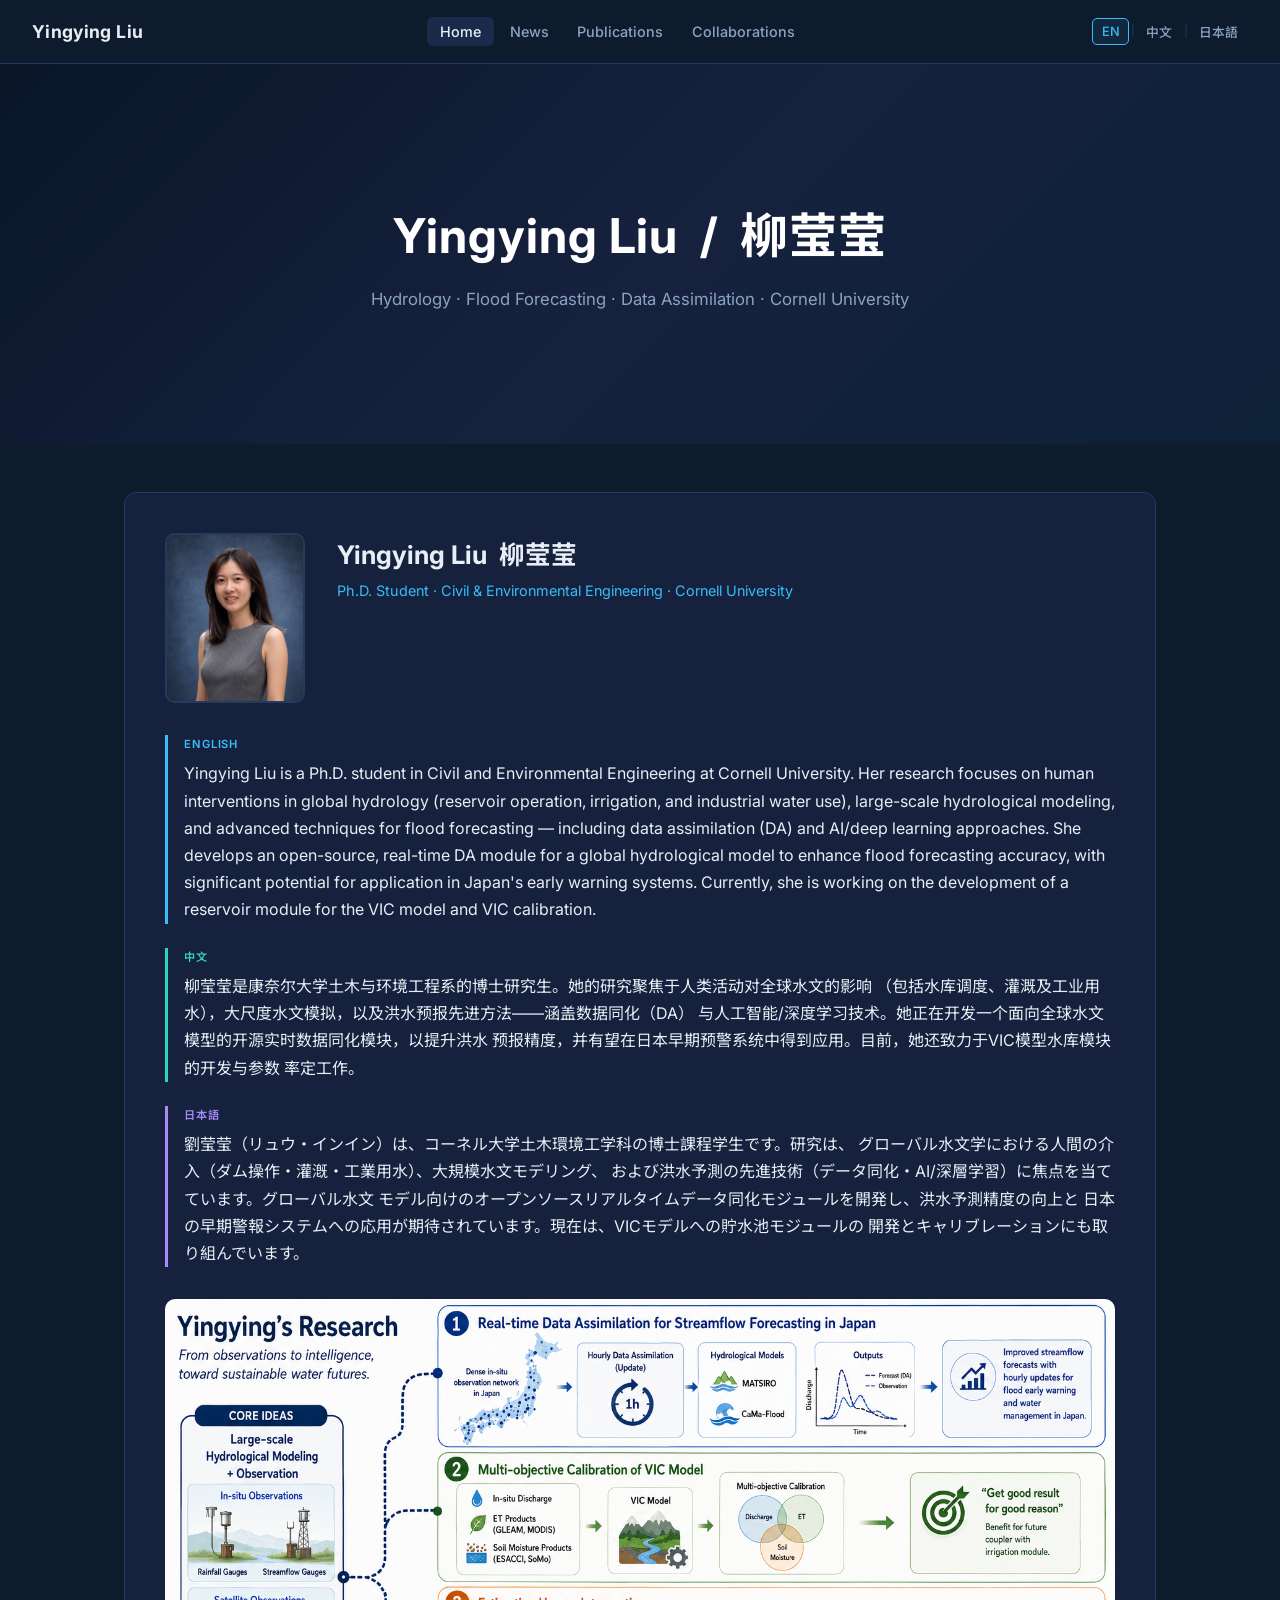
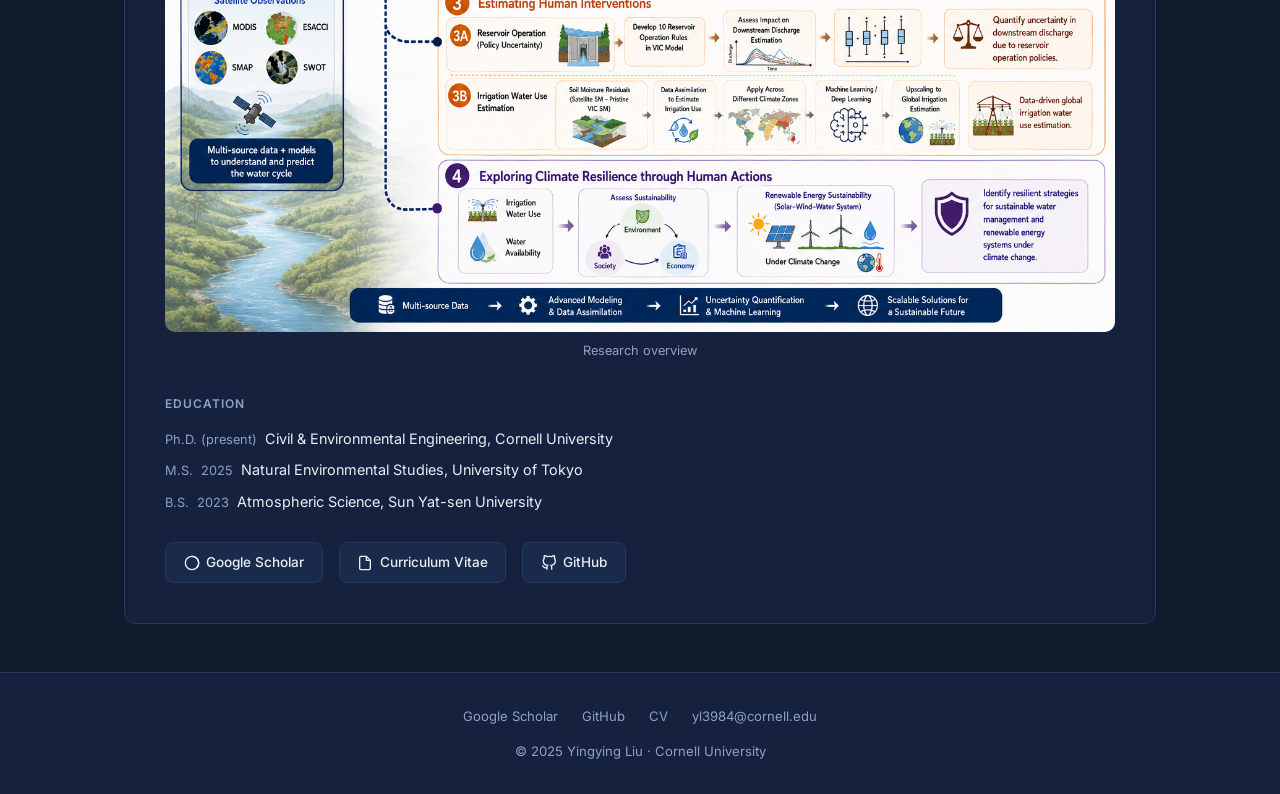
==== index.html @ 11cebb2c "Initial build: trilingual personal academic website Four pages (Home, News, Publications, Collaborat" ====
<!DOCTYPE html>
<html lang="en" data-lang="en">
<head>
  <meta charset="UTF-8" />
  <meta name="viewport" content="width=device-width, initial-scale=1.0" />
  <title>Yingying Liu</title>
  <meta name="description" content="Personal academic website of Yingying Liu, Ph.D. student in Civil and Environmental Engineering at Cornell University." />
  <link rel="stylesheet" href="assets/css/style.css" />
</head>
<body>

<!-- ═══════════════════════ NAVBAR ═══════════════════════ -->
<nav class="navbar">
  <a class="nav-brand" href="index.html">Yingying Liu</a>
  <ul class="nav-links">
    <li><a href="index.html">
      <span class="lang-en">Home</span>
      <span class="lang-zh">主页</span>
      <span class="lang-ja">ホーム</span>
    </a></li>
    <li><a href="news.html">
      <span class="lang-en">News</span>
      <span class="lang-zh">动态</span>
      <span class="lang-ja">ニュース</span>
    </a></li>
    <li><a href="publications.html">
      <span class="lang-en">Publications</span>
      <span class="lang-zh">论文</span>
      <span class="lang-ja">論文</span>
    </a></li>
    <li><a href="collaborations.html">
      <span class="lang-en">Collaborations</span>
      <span class="lang-zh">合作</span>
      <span class="lang-ja">共同研究</span>
    </a></li>
  </ul>
  <div class="lang-switcher">
    <button class="lang-btn active" data-lang="en">EN</button>
    <span class="lang-sep">|</span>
    <button class="lang-btn" data-lang="zh">中文</button>
    <span class="lang-sep">|</span>
    <button class="lang-btn" data-lang="ja">日本語</button>
  </div>
  <button class="nav-toggle" aria-label="Toggle menu" aria-expanded="false">
    <span></span><span></span><span></span>
  </button>
</nav>

<div class="page-wrap">

  <!-- ═══════════════════ HERO ═══════════════════════════ -->
  <div class="hero">
    <div class="hero-bg"></div>
    <div class="hero-content">
      <h1>Yingying Liu &nbsp;/&nbsp; 柳莹莹</h1>
      <p class="tagline lang-en">Hydrology · Flood Forecasting · Data Assimilation · Cornell University</p>
      <p class="tagline tagline-zh lang-zh">水文学 · 洪水预报 · 数据同化 · 康奈尔大学</p>
      <p class="tagline tagline-ja lang-ja">水文学 · 洪水予測 · データ同化 · コーネル大学</p>
    </div>
  </div>

  <!-- ═══════════════════ INTRO ══════════════════════════ -->
  <div class="container">
    <section>
      <div class="intro-card">

        <div class="intro-top">
          <div class="photo-block">
            <img class="self-photo" src="images/self_photo.PNG" alt="Yingying Liu" />
          </div>
          <div class="intro-text">
            <div class="intro-name">Yingying Liu &nbsp;柳莹莹</div>
            <div class="intro-affil lang-en">Ph.D. Student · Civil &amp; Environmental Engineering · Cornell University</div>
            <div class="intro-affil lang-zh">博士研究生 · 土木与环境工程系 · 康奈尔大学</div>
            <div class="intro-affil lang-ja">博士課程 · 土木環境工学 · コーネル大学</div>
          </div>
        </div>

        <!-- Tri-lingual introduction — always shown in all three languages -->
        <div class="always-all-langs trilingual-block">

          <div class="lang-block en">
            <div class="lang-label">English</div>
            <p>
              Yingying Liu is a Ph.D. student in Civil and Environmental Engineering at Cornell
              University. Her research focuses on human interventions in global hydrology
              (reservoir operation, irrigation, and industrial water use), large-scale
              hydrological modeling, and advanced techniques for flood forecasting — including
              data assimilation (DA) and AI/deep learning approaches. She develops an
              open-source, real-time DA module for a global hydrological model to enhance flood
              forecasting accuracy, with significant potential for application in Japan's early
              warning systems. Currently, she is working on the development of a reservoir
              module for the VIC model and VIC calibration.
            </p>
          </div>

          <div class="lang-block zh">
            <div class="lang-label">中文</div>
            <p>
              柳莹莹是康奈尔大学土木与环境工程系的博士研究生。她的研究聚焦于人类活动对全球水文的影响
              （包括水库调度、灌溉及工业用水），大尺度水文模拟，以及洪水预报先进方法——涵盖数据同化（DA）
              与人工智能/深度学习技术。她正在开发一个面向全球水文模型的开源实时数据同化模块，以提升洪水
              预报精度，并有望在日本早期预警系统中得到应用。目前，她还致力于VIC模型水库模块的开发与参数
              率定工作。
            </p>
          </div>

          <div class="lang-block ja">
            <div class="lang-label">日本語</div>
            <p>
              劉莹莹（リュウ・インイン）は、コーネル大学土木環境工学科の博士課程学生です。研究は、
              グローバル水文学における人間の介入（ダム操作・灌漑・工業用水）、大規模水文モデリング、
              および洪水予測の先進技術（データ同化・AI/深層学習）に焦点を当てています。グローバル水文
              モデル向けのオープンソースリアルタイムデータ同化モジュールを開発し、洪水予測精度の向上と
              日本の早期警報システムへの応用が期待されています。現在は、VICモデルへの貯水池モジュールの
              開発とキャリブレーションにも取り組んでいます。
            </p>
          </div>

        </div><!-- end always-all-langs -->

        <!-- Research map -->
        <figure class="research-map-figure">
          <img src="images/research_map.png" alt="Research overview map" />
          <figcaption>
            <span class="lang-en">Research overview</span>
            <span class="lang-zh">研究概览</span>
            <span class="lang-ja">研究概要図</span>
          </figcaption>
        </figure>

        <!-- Education -->
        <div class="education-section">
          <div class="edu-title">
            <span class="lang-en">Education</span>
            <span class="lang-zh">教育背景</span>
            <span class="lang-ja">学歴</span>
          </div>
          <ul class="edu-list">
            <li>
              <span class="edu-degree">
                <span class="lang-en">Ph.D. (present)</span>
                <span class="lang-zh">博士（在读）</span>
                <span class="lang-ja">博士課程（在学中）</span>
              </span>
              <span class="edu-place">
                <span class="lang-en">Civil &amp; Environmental Engineering, Cornell University</span>
                <span class="lang-zh">土木与环境工程系，康奈尔大学</span>
                <span class="lang-ja">土木環境工学科，コーネル大学</span>
              </span>
            </li>
            <li>
              <span class="edu-degree">
                <span class="lang-en">M.S. &nbsp;2025</span>
                <span class="lang-zh">硕士 &nbsp;2025</span>
                <span class="lang-ja">修士 &nbsp;2025</span>
              </span>
              <span class="edu-place">
                <span class="lang-en">Natural Environmental Studies, University of Tokyo</span>
                <span class="lang-zh">自然环境学专攻，东京大学</span>
                <span class="lang-ja">自然環境学専攻，東京大学</span>
              </span>
            </li>
            <li>
              <span class="edu-degree">
                <span class="lang-en">B.S. &nbsp;2023</span>
                <span class="lang-zh">学士 &nbsp;2023</span>
                <span class="lang-ja">学士 &nbsp;2023</span>
              </span>
              <span class="edu-place">
                <span class="lang-en">Atmospheric Science, Sun Yat-sen University</span>
                <span class="lang-zh">大气科学，中山大学</span>
                <span class="lang-ja">大気科学，中山大学</span>
              </span>
            </li>
          </ul>
        </div>

        <!-- Profile links -->
        <div class="profile-links">
          <a class="profile-btn" href="https://scholar.google.com/citations?user=myQ_Gn8AAAAJ&hl=en" target="_blank" rel="noopener">
            <svg viewBox="0 0 24 24" fill="none" stroke="currentColor" stroke-width="2"><circle cx="12" cy="12" r="10"/><path d="M12 2a10 10 0 0 1 7.07 17.07"/><path d="M12 12v.01"/></svg>
            <span class="lang-en">Google Scholar</span>
            <span class="lang-zh">谷歌学术</span>
            <span class="lang-ja">Google Scholar</span>
          </a>
          <a class="profile-btn" href="images/CV.pdf" target="_blank" rel="noopener">
            <svg viewBox="0 0 24 24" fill="none" stroke="currentColor" stroke-width="2"><path d="M14 2H6a2 2 0 0 0-2 2v16a2 2 0 0 0 2 2h12a2 2 0 0 0 2-2V8z"/><polyline points="14 2 14 8 20 8"/></svg>
            <span class="lang-en">Curriculum Vitae</span>
            <span class="lang-zh">个人简历</span>
            <span class="lang-ja">履歴書（CV）</span>
          </a>
          <a class="profile-btn" href="https://github.com/yingyingtokyo" target="_blank" rel="noopener">
            <svg viewBox="0 0 24 24" fill="none" stroke="currentColor" stroke-width="2"><path d="M9 19c-5 1.5-5-2.5-7-3m14 6v-3.87a3.37 3.37 0 0 0-.94-2.61c3.14-.35 6.44-1.54 6.44-7A5.44 5.44 0 0 0 20 4.77 5.07 5.07 0 0 0 19.91 1S18.73.65 16 2.48a13.38 13.38 0 0 0-7 0C6.27.65 5.09 1 5.09 1A5.07 5.07 0 0 0 5 4.77a5.44 5.44 0 0 0-1.5 3.78c0 5.42 3.3 6.61 6.44 7A3.37 3.37 0 0 0 9 18.13V22"/></svg>
            GitHub
          </a>
        </div>

      </div><!-- end intro-card -->
    </section>
  </div><!-- end container -->

</div><!-- end page-wrap -->

<!-- ═══════════════════════ FOOTER ════════════════════════ -->
<footer>
  <div class="footer-links">
    <a href="https://scholar.google.com/citations?user=myQ_Gn8AAAAJ&hl=en" target="_blank" rel="noopener">Google Scholar</a>
    <a href="https://github.com/yingyingtokyo" target="_blank" rel="noopener">GitHub</a>
    <a href="images/CV.pdf" target="_blank" rel="noopener">CV</a>
    <a href="mailto:yl3984@cornell.edu">yl3984@cornell.edu</a>
  </div>
  <div>
    <span class="lang-en">© 2025 Yingying Liu · Cornell University</span>
    <span class="lang-zh">© 2025 柳莹莹 · 康奈尔大学</span>
    <span class="lang-ja">© 2025 劉莹莹 · コーネル大学</span>
  </div>
</footer>

<script src="assets/js/main.js"></script>
</body>
</html>
---- assets/css/style.css ----
/* ============================================================
   Global reset & fonts
   ============================================================ */
@import url('https://fonts.googleapis.com/css2?family=Inter:wght@300;400;500;600;700&family=Noto+Sans+SC:wght@300;400;500;700&family=Noto+Sans+JP:wght@300;400;500;700&display=swap');

*, *::before, *::after { box-sizing: border-box; margin: 0; padding: 0; }

:root {
  --bg:        #0f1c2e;
  --bg-panel:  #16213e;
  --bg-card:   #1a2a4a;
  --border:    #253a5e;
  --text:      #e8eef5;
  --text-muted:#8ba3c0;
  --accent:    #38bdf8;
  --accent2:   #2dd4bf;
  --link:      #60c2f7;
  --nav-h:     64px;
}

html { scroll-behavior: smooth; }
body {
  background: var(--bg);
  color: var(--text);
  font-family: 'Inter', 'Noto Sans SC', 'Noto Sans JP', sans-serif;
  font-size: 16px;
  line-height: 1.7;
  min-height: 100vh;
}

[data-lang="zh"] body { font-family: 'Noto Sans SC', 'Inter', sans-serif; }
[data-lang="ja"] body { font-family: 'Noto Sans JP', 'Inter', sans-serif; }

a { color: var(--link); text-decoration: none; }
a:hover { color: var(--accent); text-decoration: underline; }

img { max-width: 100%; border-radius: 6px; display: block; }

/* ============================================================
   Language visibility
   ============================================================ */
[data-lang="en"]  .lang-zh,
[data-lang="en"]  .lang-ja,
[data-lang="zh"]  .lang-en,
[data-lang="zh"]  .lang-ja,
[data-lang="ja"]  .lang-en,
[data-lang="ja"]  .lang-zh  { display: none; }

/* Homepage intro overrides — always show all three */
.always-all-langs .lang-en,
.always-all-langs .lang-zh,
.always-all-langs .lang-ja { display: block !important; }

/* ============================================================
   Navigation
   ============================================================ */
.navbar {
  position: fixed;
  top: 0; left: 0; right: 0;
  height: var(--nav-h);
  background: rgba(15, 28, 46, 0.96);
  backdrop-filter: blur(8px);
  border-bottom: 1px solid var(--border);
  z-index: 1000;
  display: flex;
  align-items: center;
  padding: 0 2rem;
  gap: 1.5rem;
}

.nav-brand {
  font-size: 1.1rem;
  font-weight: 700;
  color: var(--text);
  white-space: nowrap;
  letter-spacing: 0.02em;
  text-decoration: none;
}
.nav-brand:hover { color: var(--accent); text-decoration: none; }

.nav-links {
  display: flex;
  gap: 0.2rem;
  list-style: none;
  flex: 1;
  justify-content: center;
}
.nav-links a {
  color: var(--text-muted);
  font-size: 0.9rem;
  font-weight: 500;
  padding: 0.4rem 0.8rem;
  border-radius: 6px;
  transition: background 0.2s, color 0.2s;
  text-decoration: none;
}
.nav-links a:hover,
.nav-links a.active { color: var(--text); background: var(--bg-card); }

.lang-switcher {
  display: flex;
  gap: 0.1rem;
  align-items: center;
  flex-shrink: 0;
}
.lang-btn {
  background: none;
  border: 1px solid transparent;
  color: var(--text-muted);
  font-size: 0.8rem;
  font-weight: 500;
  padding: 0.3rem 0.55rem;
  border-radius: 5px;
  cursor: pointer;
  transition: all 0.2s;
  font-family: inherit;
}
.lang-btn:hover { color: var(--text); border-color: var(--border); }
.lang-btn.active { color: var(--accent); border-color: var(--accent); background: rgba(56,189,248,0.08); }
.lang-sep { color: var(--border); font-size: 0.75rem; }

/* Hamburger (mobile) */
.nav-toggle {
  display: none;
  background: none;
  border: none;
  color: var(--text);
  cursor: pointer;
  padding: 0.4rem;
  margin-left: auto;
  flex-direction: column;
  gap: 5px;
}
.nav-toggle span {
  display: block;
  width: 22px; height: 2px;
  background: currentColor;
  border-radius: 2px;
  transition: all 0.25s;
}

/* ============================================================
   Page wrapper
   ============================================================ */
.page-wrap {
  padding-top: var(--nav-h);
  min-height: 100vh;
}

/* ============================================================
   Hero (home)
   ============================================================ */
.hero {
  position: relative;
  height: 380px;
  overflow: hidden;
  background: linear-gradient(135deg, #0a1628 0%, #16213e 50%, #0d2137 100%);
  display: flex;
  align-items: center;
  justify-content: center;
  text-align: center;
}
.hero-bg {
  position: absolute;
  inset: 0;
  background-image: url('../images/research_map.png');
  background-size: cover;
  background-position: center;
  opacity: 0.18;
}
.hero-content { position: relative; z-index: 1; padding: 2rem; }
.hero-content h1 {
  font-size: clamp(2rem, 5vw, 3rem);
  font-weight: 700;
  letter-spacing: 0.02em;
  color: #fff;
  margin-bottom: 0.5rem;
}
.hero-content .tagline {
  font-size: 1.05rem;
  color: var(--text-muted);
  max-width: 600px;
  margin: 0 auto;
}
.hero-content .tagline-zh,
.hero-content .tagline-ja { font-size: 1rem; }

/* ============================================================
   Main content sections
   ============================================================ */
.container {
  max-width: 1080px;
  margin: 0 auto;
  padding: 0 1.5rem;
}

section { padding: 3rem 0; }

.section-title {
  font-size: 1.5rem;
  font-weight: 700;
  color: var(--accent);
  margin-bottom: 1.75rem;
  padding-bottom: 0.5rem;
  border-bottom: 1px solid var(--border);
}

/* ============================================================
   Home: intro card
   ============================================================ */
.intro-card {
  background: var(--bg-panel);
  border: 1px solid var(--border);
  border-radius: 12px;
  padding: 2.5rem;
}

.intro-top {
  display: flex;
  gap: 2rem;
  align-items: flex-start;
  margin-bottom: 2rem;
}
.photo-block { flex-shrink: 0; }
.self-photo {
  width: 140px;
  height: 170px;
  object-fit: cover;
  border-radius: 10px;
  border: 2px solid var(--border);
}

.intro-text { flex: 1; }
.intro-name {
  font-size: 1.6rem;
  font-weight: 700;
  color: var(--text);
  margin-bottom: 0.15rem;
}
.intro-affil {
  color: var(--accent);
  font-size: 0.9rem;
  margin-bottom: 1rem;
}

/* Tri-lingual stacked blocks */
.trilingual-block { display: flex; flex-direction: column; gap: 1.5rem; }
.lang-block {
  border-left: 3px solid var(--border);
  padding-left: 1rem;
}
.lang-block.en { border-color: var(--accent); }
.lang-block.zh { border-color: var(--accent2); }
.lang-block.ja { border-color: #a78bfa; }
.lang-label {
  font-size: 0.7rem;
  font-weight: 600;
  letter-spacing: 0.08em;
  text-transform: uppercase;
  color: var(--text-muted);
  margin-bottom: 0.4rem;
}
.lang-block.en .lang-label { color: var(--accent); }
.lang-block.zh .lang-label { color: var(--accent2); }
.lang-block.ja .lang-label { color: #a78bfa; }

.research-map-figure {
  margin: 2rem 0;
  text-align: center;
}
.research-map-figure img { max-width: 100%; border-radius: 10px; margin: 0 auto; }
.research-map-figure figcaption {
  font-size: 0.8rem;
  color: var(--text-muted);
  margin-top: 0.5rem;
}

.education-section { margin-top: 1.5rem; }
.edu-title {
  font-size: 0.75rem;
  font-weight: 600;
  letter-spacing: 0.08em;
  text-transform: uppercase;
  color: var(--text-muted);
  margin-bottom: 0.75rem;
}
.edu-list { list-style: none; display: flex; flex-direction: column; gap: 0.45rem; }
.edu-list li {
  font-size: 0.9rem;
  display: flex;
  gap: 0.5rem;
  align-items: baseline;
}
.edu-degree {
  color: var(--text-muted);
  font-size: 0.8rem;
  white-space: nowrap;
  flex-shrink: 0;
}
.edu-place { color: var(--text); }

.profile-links {
  display: flex;
  gap: 1rem;
  margin-top: 1.75rem;
  flex-wrap: wrap;
}
.profile-btn {
  display: inline-flex;
  align-items: center;
  gap: 0.4rem;
  background: var(--bg-card);
  border: 1px solid var(--border);
  color: var(--text);
  padding: 0.5rem 1.1rem;
  border-radius: 8px;
  font-size: 0.85rem;
  font-weight: 500;
  transition: border-color 0.2s, color 0.2s;
  text-decoration: none;
}
.profile-btn:hover { border-color: var(--accent); color: var(--accent); text-decoration: none; }
.profile-btn svg { width: 16px; height: 16px; flex-shrink: 0; }

/* ============================================================
   News page
   ============================================================ */
.news-layout {
  display: grid;
  grid-template-columns: 1fr 200px;
  gap: 2.5rem;
  align-items: start;
}

/* Category filter */
.news-filter-nav {
  position: sticky;
  top: calc(var(--nav-h) + 1.5rem);
  background: var(--bg-panel);
  border: 1px solid var(--border);
  border-radius: 10px;
  padding: 1.2rem;
}
.filter-title {
  font-size: 0.7rem;
  font-weight: 600;
  letter-spacing: 0.1em;
  text-transform: uppercase;
  color: var(--text-muted);
  margin-bottom: 0.75rem;
}
.filter-btn {
  display: block;
  width: 100%;
  text-align: left;
  background: none;
  border: none;
  color: var(--text-muted);
  font-size: 0.85rem;
  font-weight: 500;
  padding: 0.45rem 0.6rem;
  border-radius: 6px;
  cursor: pointer;
  font-family: inherit;
  transition: all 0.15s;
  margin-bottom: 0.15rem;
}
.filter-btn:hover { background: var(--bg-card); color: var(--text); }
.filter-btn.active { background: rgba(56,189,248,0.12); color: var(--accent); }

/* News items */
.news-feed { display: flex; flex-direction: column; gap: 2rem; }
.news-item {
  background: var(--bg-panel);
  border: 1px solid var(--border);
  border-radius: 12px;
  padding: 1.6rem;
  transition: border-color 0.2s;
}
.news-item:hover { border-color: #2d4a6e; }
.news-item.hidden { display: none; }

.news-meta {
  display: flex;
  align-items: center;
  gap: 0.7rem;
  margin-bottom: 0.75rem;
  flex-wrap: wrap;
}
.news-date {
  font-size: 0.78rem;
  color: var(--text-muted);
  background: var(--bg-card);
  padding: 0.2rem 0.6rem;
  border-radius: 4px;
}
.news-cat {
  font-size: 0.72rem;
  font-weight: 600;
  letter-spacing: 0.05em;
  text-transform: uppercase;
  padding: 0.2rem 0.55rem;
  border-radius: 4px;
}
.cat-publication  { background: rgba(56,189,248,0.12);  color: var(--accent); }
.cat-conference   { background: rgba(45,212,191,0.12);  color: var(--accent2); }
.cat-talk         { background: rgba(167,139,250,0.12); color: #a78bfa; }
.cat-grant        { background: rgba(251,191,36,0.12);  color: #fbbf24; }
.cat-milestone    { background: rgba(74,222,128,0.12);  color: #4ade80; }

.news-title {
  font-size: 1.05rem;
  font-weight: 600;
  color: var(--text);
  margin-bottom: 0.75rem;
  line-height: 1.4;
}

.news-photos {
  display: flex;
  gap: 0.75rem;
  flex-wrap: wrap;
  margin: 1rem 0;
}
.news-photos img {
  width: 180px;
  height: 130px;
  object-fit: cover;
  border-radius: 8px;
  border: 1px solid var(--border);
}
.news-photos video {
  width: 100%;
  max-width: 480px;
  border-radius: 8px;
  border: 1px solid var(--border);
}

.news-desc {
  font-size: 0.9rem;
  color: var(--text-muted);
  line-height: 1.7;
  margin-bottom: 0.8rem;
}

.news-links { display: flex; gap: 0.7rem; flex-wrap: wrap; margin-top: 0.5rem; }
.news-link {
  font-size: 0.8rem;
  font-weight: 500;
  color: var(--link);
  background: var(--bg-card);
  border: 1px solid var(--border);
  padding: 0.25rem 0.65rem;
  border-radius: 5px;
  text-decoration: none;
  transition: border-color 0.15s, color 0.15s;
}
.news-link:hover { border-color: var(--accent); color: var(--accent); text-decoration: none; }

/* ============================================================
   Publications page
   ============================================================ */
.pub-layout {
  display: grid;
  grid-template-columns: 1fr 160px;
  gap: 2.5rem;
  align-items: start;
}

.year-nav {
  position: sticky;
  top: calc(var(--nav-h) + 1.5rem);
  background: var(--bg-panel);
  border: 1px solid var(--border);
  border-radius: 10px;
  padding: 1.2rem;
}
.year-nav-title {
  font-size: 0.7rem;
  font-weight: 600;
  letter-spacing: 0.1em;
  text-transform: uppercase;
  color: var(--text-muted);
  margin-bottom: 0.75rem;
}
.year-nav a {
  display: block;
  color: var(--text-muted);
  font-size: 0.9rem;
  font-weight: 500;
  padding: 0.35rem 0.6rem;
  border-radius: 6px;
  transition: all 0.15s;
  text-decoration: none;
  margin-bottom: 0.1rem;
}
.year-nav a:hover { background: var(--bg-card); color: var(--text); text-decoration: none; }

.pub-year-section { margin-bottom: 2.5rem; }
.pub-year-heading {
  font-size: 1.3rem;
  font-weight: 700;
  color: var(--text);
  border-bottom: 2px solid var(--border);
  padding-bottom: 0.5rem;
  margin-bottom: 1.25rem;
}

.pub-list { list-style: none; display: flex; flex-direction: column; gap: 1.25rem; }
.pub-item {
  display: flex;
  gap: 0.75rem;
  font-size: 0.88rem;
  line-height: 1.65;
  padding: 1rem 1.2rem;
  background: var(--bg-panel);
  border: 1px solid var(--border);
  border-radius: 8px;
  transition: border-color 0.2s;
}
.pub-item:hover { border-color: #2d4a6e; }
.pub-num {
  color: var(--text-muted);
  font-weight: 600;
  flex-shrink: 0;
  min-width: 1.6rem;
  text-align: right;
  padding-top: 0.05rem;
}
.pub-body { flex: 1; }
.pub-authors { color: var(--text-muted); }
.pub-authors strong { color: var(--accent); }
.pub-title {
  font-weight: 600;
  color: var(--text);
  text-decoration: none;
}
.pub-title:hover { color: var(--accent); text-decoration: underline; }
.pub-venue { font-style: italic; color: var(--text-muted); }
.pub-links { margin-top: 0.4rem; display: flex; gap: 0.5rem; flex-wrap: wrap; }
.pub-link {
  font-size: 0.75rem;
  font-weight: 500;
  color: var(--link);
  background: var(--bg-card);
  border: 1px solid var(--border);
  padding: 0.15rem 0.5rem;
  border-radius: 4px;
  text-decoration: none;
  transition: border-color 0.15s, color 0.15s;
}
.pub-link:hover { border-color: var(--accent); color: var(--accent); text-decoration: none; }

.pub-section-divider {
  font-size: 1rem;
  font-weight: 600;
  color: var(--text-muted);
  margin: 1.5rem 0 0.75rem;
  padding-left: 0.25rem;
  border-left: 3px solid var(--accent2);
  padding-left: 0.75rem;
}

/* ============================================================
   Collaborations page
   ============================================================ */
.collab-intro {
  font-size: 1rem;
  color: var(--text-muted);
  max-width: 700px;
  margin-bottom: 2.5rem;
  line-height: 1.75;
}
.collab-grid {
  display: grid;
  grid-template-columns: repeat(auto-fill, minmax(300px, 1fr));
  gap: 1.5rem;
}
.collab-card {
  background: var(--bg-panel);
  border: 1px solid var(--border);
  border-radius: 12px;
  padding: 1.6rem;
  transition: border-color 0.2s, transform 0.2s;
  text-decoration: none;
  display: block;
  color: inherit;
}
.collab-card:hover {
  border-color: var(--accent);
  transform: translateY(-2px);
  text-decoration: none;
  color: inherit;
}
.collab-lab-name {
  font-size: 1rem;
  font-weight: 700;
  color: var(--accent);
  margin-bottom: 0.35rem;
  line-height: 1.35;
}
.collab-pi {
  font-size: 0.85rem;
  font-weight: 600;
  color: var(--text);
  margin-bottom: 0.2rem;
}
.collab-affil {
  font-size: 0.8rem;
  color: var(--text-muted);
  margin-bottom: 0.75rem;
}
.collab-focus {
  font-size: 0.85rem;
  color: var(--text-muted);
  line-height: 1.6;
  margin-bottom: 0.75rem;
  border-top: 1px solid var(--border);
  padding-top: 0.6rem;
}
.collab-url {
  font-size: 0.78rem;
  color: var(--link);
}
.collab-tag {
  display: inline-block;
  font-size: 0.68rem;
  font-weight: 600;
  letter-spacing: 0.06em;
  text-transform: uppercase;
  background: rgba(56,189,248,0.12);
  color: var(--accent);
  padding: 0.15rem 0.5rem;
  border-radius: 4px;
  margin-bottom: 0.6rem;
}

/* ============================================================
   Footer
   ============================================================ */
footer {
  background: var(--bg-panel);
  border-top: 1px solid var(--border);
  padding: 2rem 1.5rem;
  text-align: center;
  font-size: 0.82rem;
  color: var(--text-muted);
}
footer a { color: var(--text-muted); }
footer a:hover { color: var(--accent); }
.footer-links { display: flex; justify-content: center; gap: 1.5rem; margin-bottom: 0.75rem; flex-wrap: wrap; }

/* ============================================================
   Page headers (inner pages)
   ============================================================ */
.page-header {
  background: var(--bg-panel);
  border-bottom: 1px solid var(--border);
  padding: 2.5rem 1.5rem 2rem;
  margin-bottom: 0;
}
.page-header h1 {
  font-size: 2rem;
  font-weight: 700;
  color: var(--text);
  max-width: 1080px;
  margin: 0 auto;
}
.page-header p {
  font-size: 0.95rem;
  color: var(--text-muted);
  max-width: 1080px;
  margin: 0.4rem auto 0;
}

/* ============================================================
   Responsive — ≤768px
   ============================================================ */
@media (max-width: 768px) {
  .navbar { padding: 0 1rem; }
  .nav-links { display: none; flex-direction: column; position: absolute; top: var(--nav-h);
    left: 0; right: 0; background: rgba(15,28,46,0.98); padding: 1rem; border-bottom: 1px solid var(--border); }
  .nav-links.open { display: flex; }
  .nav-links li { width: 100%; }
  .nav-links a { display: block; padding: 0.6rem 1rem; }
  .nav-toggle { display: flex; }
  .lang-switcher { margin-left: 0; }

  .hero { height: 260px; }
  .hero-content h1 { font-size: 1.6rem; }

  .intro-top { flex-direction: column; align-items: center; text-align: center; }
  .self-photo { width: 110px; height: 140px; }
  .intro-card { padding: 1.5rem; }

  .news-layout { grid-template-columns: 1fr; }
  .news-filter-nav { position: static; margin-bottom: 1.5rem; display: flex; flex-wrap: wrap; gap: 0.4rem; align-items: center; padding: 0.8rem; }
  .filter-title { width: 100%; margin-bottom: 0.25rem; }
  .filter-btn { width: auto; padding: 0.35rem 0.75rem; }
  .news-photos img { width: 140px; height: 100px; }

  .pub-layout { grid-template-columns: 1fr; }
  .year-nav { position: static; margin-bottom: 1.5rem; display: flex; gap: 0.4rem; flex-wrap: wrap; padding: 0.8rem; }
  .year-nav-title { width: 100%; }
  .year-nav a { padding: 0.3rem 0.75rem; }

  .collab-grid { grid-template-columns: 1fr; }
}

@media (max-width: 480px) {
  body { font-size: 15px; }
  .container { padding: 0 1rem; }
  .intro-card { padding: 1rem; }
  section { padding: 2rem 0; }
}
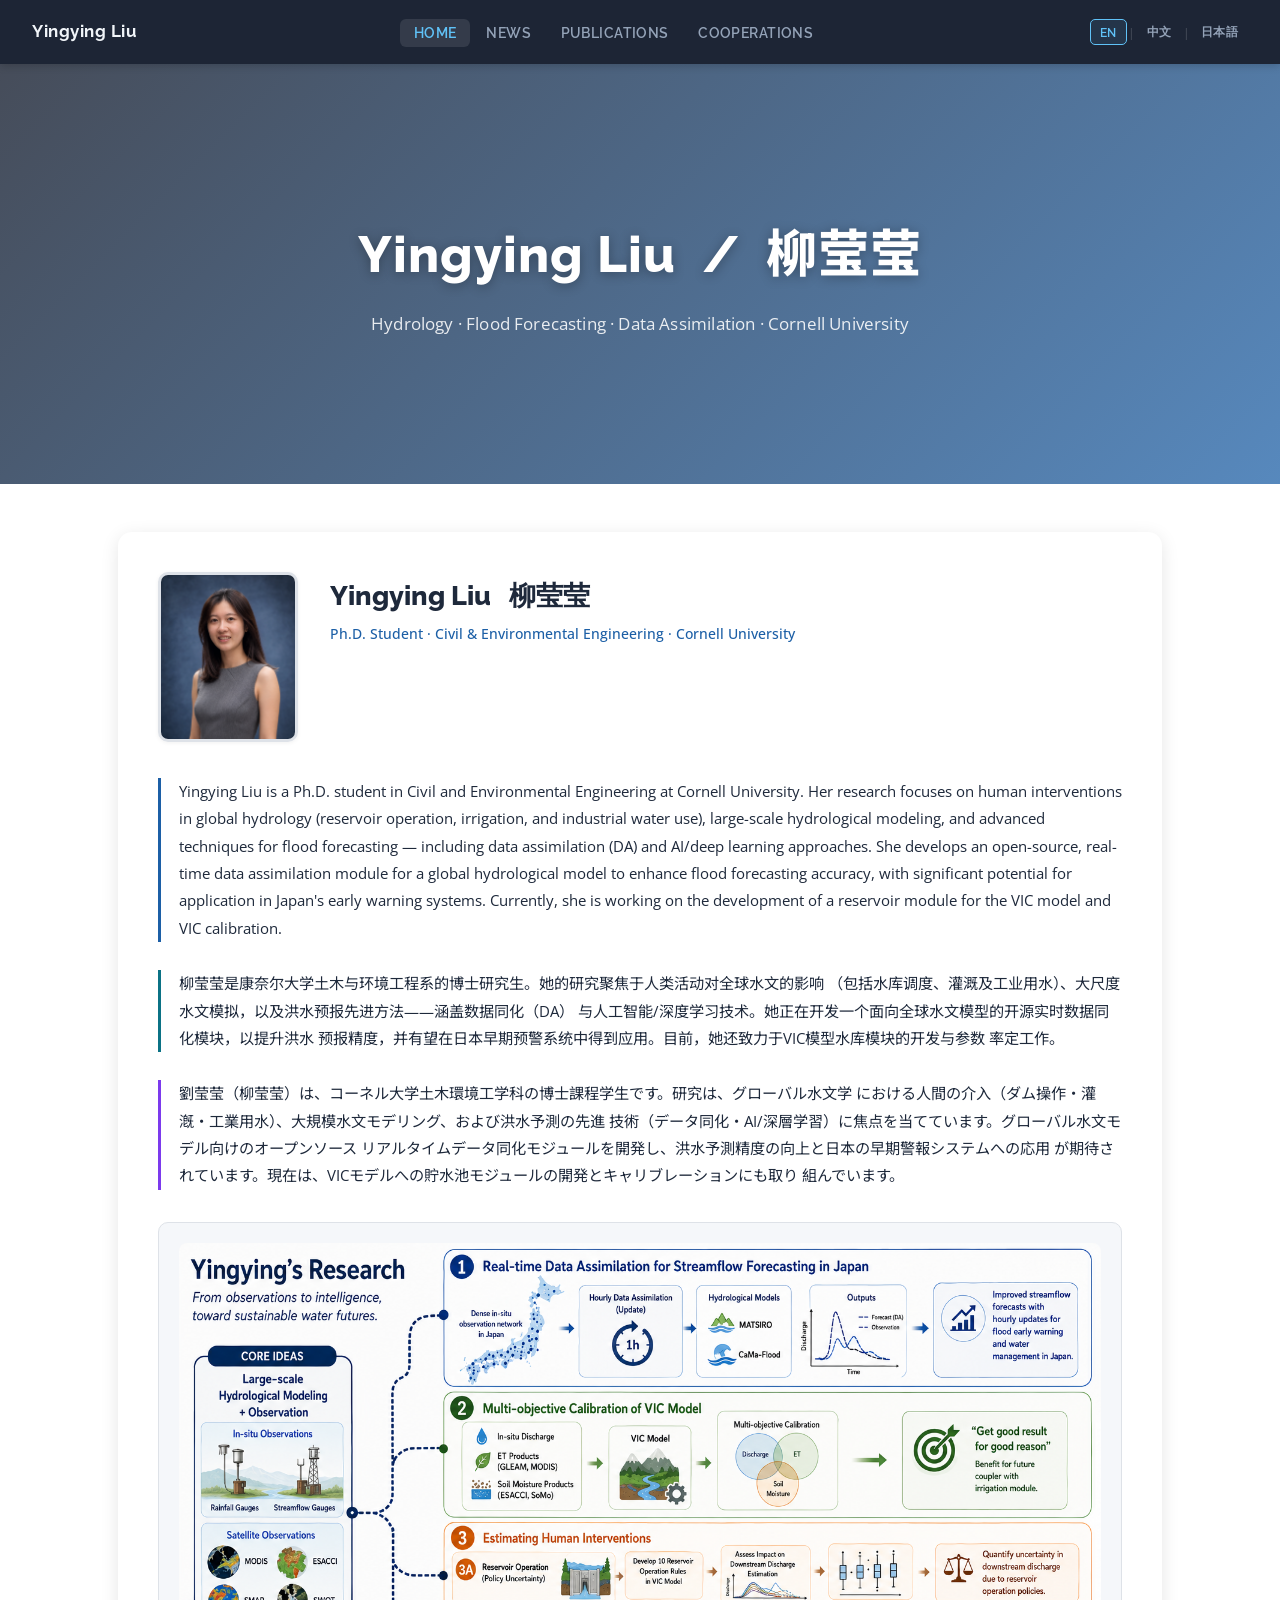
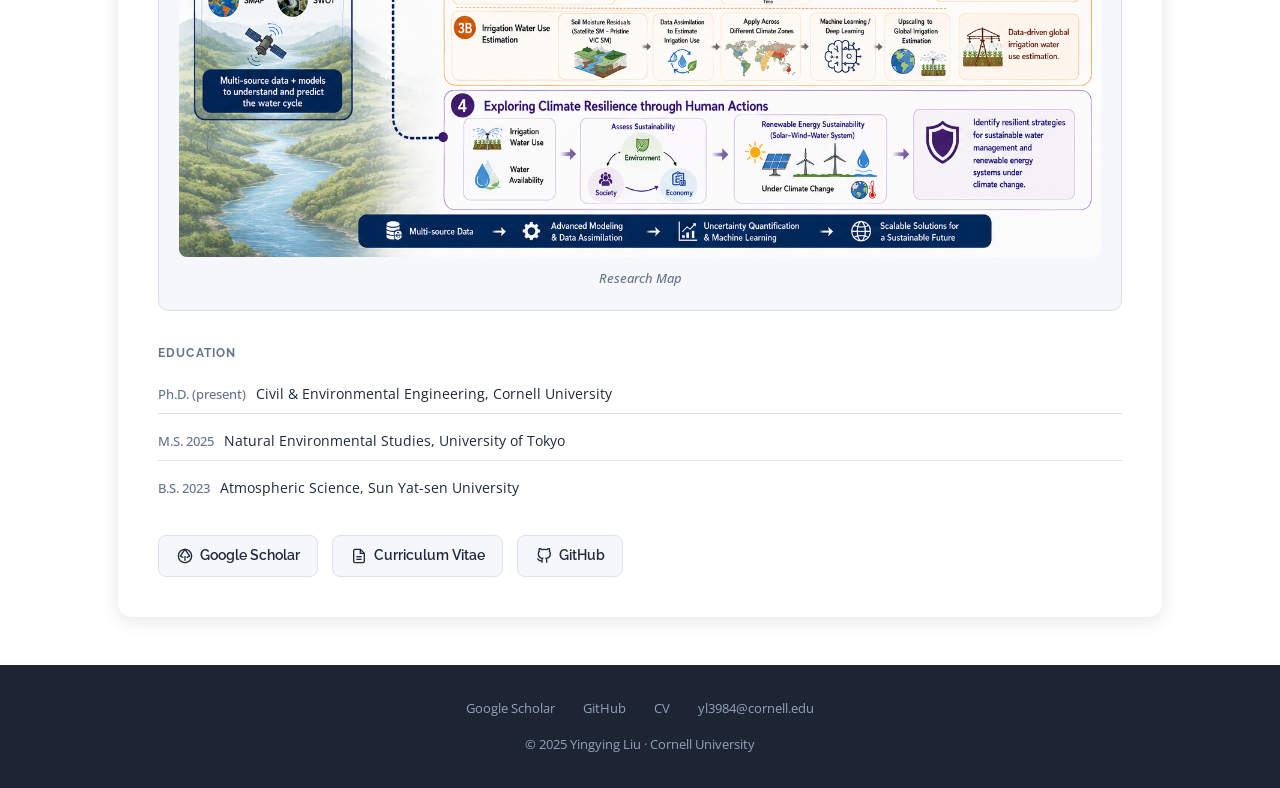
==== commit f67163f2: "Redesign: white theme, CSS split by page, video/photo fixes, Cooperations rename - Split style.css i" ====
--- a/index.html
+++ b/index.html
@@ -5,34 +5,19 @@
   <meta name="viewport" content="width=device-width, initial-scale=1.0" />
   <title>Yingying Liu</title>
   <meta name="description" content="Personal academic website of Yingying Liu, Ph.D. student in Civil and Environmental Engineering at Cornell University." />
-  <link rel="stylesheet" href="assets/css/style.css" />
+  <link rel="icon" type="image/png" href="images/favicon.png" />
+  <link rel="stylesheet" href="assets/css/base.css" />
+  <link rel="stylesheet" href="assets/css/home.css" />
 </head>
 <body>
 
-<!-- ═══════════════════════ NAVBAR ═══════════════════════ -->
 <nav class="navbar">
   <a class="nav-brand" href="index.html">Yingying Liu</a>
   <ul class="nav-links">
-    <li><a href="index.html">
-      <span class="lang-en">Home</span>
-      <span class="lang-zh">主页</span>
-      <span class="lang-ja">ホーム</span>
-    </a></li>
-    <li><a href="news.html">
-      <span class="lang-en">News</span>
-      <span class="lang-zh">动态</span>
-      <span class="lang-ja">ニュース</span>
-    </a></li>
-    <li><a href="publications.html">
-      <span class="lang-en">Publications</span>
-      <span class="lang-zh">论文</span>
-      <span class="lang-ja">論文</span>
-    </a></li>
-    <li><a href="collaborations.html">
-      <span class="lang-en">Collaborations</span>
-      <span class="lang-zh">合作</span>
-      <span class="lang-ja">共同研究</span>
-    </a></li>
+    <li><a href="index.html"><span class="lang-en">Home</span><span class="lang-zh">主页</span><span class="lang-ja">ホーム</span></a></li>
+    <li><a href="news.html"><span class="lang-en">News</span><span class="lang-zh">动态</span><span class="lang-ja">ニュース</span></a></li>
+    <li><a href="publications.html"><span class="lang-en">Publications</span><span class="lang-zh">论文</span><span class="lang-ja">論文</span></a></li>
+    <li><a href="cooperations.html"><span class="lang-en">Cooperations</span><span class="lang-zh">合作</span><span class="lang-ja">共同研究</span></a></li>
   </ul>
   <div class="lang-switcher">
     <button class="lang-btn active" data-lang="en">EN</button>
@@ -48,84 +33,72 @@
 
 <div class="page-wrap">
 
-  <!-- ═══════════════════ HERO ═══════════════════════════ -->
+  <!-- Hero -->
   <div class="hero">
-    <div class="hero-bg"></div>
     <div class="hero-content">
       <h1>Yingying Liu &nbsp;/&nbsp; 柳莹莹</h1>
       <p class="tagline lang-en">Hydrology · Flood Forecasting · Data Assimilation · Cornell University</p>
-      <p class="tagline tagline-zh lang-zh">水文学 · 洪水预报 · 数据同化 · 康奈尔大学</p>
-      <p class="tagline tagline-ja lang-ja">水文学 · 洪水予測 · データ同化 · コーネル大学</p>
+      <p class="tagline lang-zh">水文学 · 洪水预报 · 数据同化 · 康奈尔大学</p>
+      <p class="tagline lang-ja">水文学 · 洪水予測 · データ同化 · コーネル大学</p>
     </div>
   </div>
 
-  <!-- ═══════════════════ INTRO ══════════════════════════ -->
+  <!-- Introduction -->
   <div class="container">
     <section>
       <div class="intro-card">
 
         <div class="intro-top">
-          <div class="photo-block">
-            <img class="self-photo" src="images/self_photo.PNG" alt="Yingying Liu" />
-          </div>
+          <img class="self-photo" src="images/self_photo.PNG" alt="Yingying Liu" />
           <div class="intro-text">
-            <div class="intro-name">Yingying Liu &nbsp;柳莹莹</div>
+            <div class="intro-name">Yingying Liu &nbsp; 柳莹莹</div>
             <div class="intro-affil lang-en">Ph.D. Student · Civil &amp; Environmental Engineering · Cornell University</div>
             <div class="intro-affil lang-zh">博士研究生 · 土木与环境工程系 · 康奈尔大学</div>
             <div class="intro-affil lang-ja">博士課程 · 土木環境工学 · コーネル大学</div>
           </div>
         </div>
 
-        <!-- Tri-lingual introduction — always shown in all three languages -->
+        <!-- Tri-lingual introduction — always stacked EN → ZH → JP -->
         <div class="always-all-langs trilingual-block">
 
           <div class="lang-block en">
-            <div class="lang-label">English</div>
-            <p>
-              Yingying Liu is a Ph.D. student in Civil and Environmental Engineering at Cornell
-              University. Her research focuses on human interventions in global hydrology
-              (reservoir operation, irrigation, and industrial water use), large-scale
-              hydrological modeling, and advanced techniques for flood forecasting — including
-              data assimilation (DA) and AI/deep learning approaches. She develops an
-              open-source, real-time DA module for a global hydrological model to enhance flood
-              forecasting accuracy, with significant potential for application in Japan's early
-              warning systems. Currently, she is working on the development of a reservoir
-              module for the VIC model and VIC calibration.
-            </p>
+            <p>Yingying Liu is a Ph.D. student in Civil and Environmental Engineering at Cornell
+            University. Her research focuses on human interventions in global hydrology
+            (reservoir operation, irrigation, and industrial water use), large-scale
+            hydrological modeling, and advanced techniques for flood forecasting — including
+            data assimilation (DA) and AI/deep learning approaches. She develops an
+            open-source, real-time data assimilation module for a global hydrological model
+            to enhance flood forecasting accuracy, with significant potential for application
+            in Japan's early warning systems. Currently, she is working on the development
+            of a reservoir module for the VIC model and VIC calibration.</p>
           </div>
 
           <div class="lang-block zh">
-            <div class="lang-label">中文</div>
-            <p>
-              柳莹莹是康奈尔大学土木与环境工程系的博士研究生。她的研究聚焦于人类活动对全球水文的影响
-              （包括水库调度、灌溉及工业用水），大尺度水文模拟，以及洪水预报先进方法——涵盖数据同化（DA）
-              与人工智能/深度学习技术。她正在开发一个面向全球水文模型的开源实时数据同化模块，以提升洪水
-              预报精度，并有望在日本早期预警系统中得到应用。目前，她还致力于VIC模型水库模块的开发与参数
-              率定工作。
-            </p>
+            <p>柳莹莹是康奈尔大学土木与环境工程系的博士研究生。她的研究聚焦于人类活动对全球水文的影响
+            （包括水库调度、灌溉及工业用水）、大尺度水文模拟，以及洪水预报先进方法——涵盖数据同化（DA）
+            与人工智能/深度学习技术。她正在开发一个面向全球水文模型的开源实时数据同化模块，以提升洪水
+            预报精度，并有望在日本早期预警系统中得到应用。目前，她还致力于VIC模型水库模块的开发与参数
+            率定工作。</p>
           </div>
 
           <div class="lang-block ja">
-            <div class="lang-label">日本語</div>
-            <p>
-              劉莹莹（リュウ・インイン）は、コーネル大学土木環境工学科の博士課程学生です。研究は、
-              グローバル水文学における人間の介入（ダム操作・灌漑・工業用水）、大規模水文モデリング、
-              および洪水予測の先進技術（データ同化・AI/深層学習）に焦点を当てています。グローバル水文
-              モデル向けのオープンソースリアルタイムデータ同化モジュールを開発し、洪水予測精度の向上と
-              日本の早期警報システムへの応用が期待されています。現在は、VICモデルへの貯水池モジュールの
-              開発とキャリブレーションにも取り組んでいます。
-            </p>
+            <p>劉莹莹（柳莹莹）は、コーネル大学土木環境工学科の博士課程学生です。研究は、グローバル水文学
+            における人間の介入（ダム操作・灌漑・工業用水）、大規模水文モデリング、および洪水予測の先進
+            技術（データ同化・AI/深層学習）に焦点を当てています。グローバル水文モデル向けのオープンソース
+            リアルタイムデータ同化モジュールを開発し、洪水予測精度の向上と日本の早期警報システムへの応用
+            が期待されています。現在は、VICモデルへの貯水池モジュールの開発とキャリブレーションにも取り
+            組んでいます。</p>
           </div>
 
-        </div><!-- end always-all-langs -->
+        </div>
 
-        <!-- Research map -->
+        <!-- Research Map -->
         <figure class="research-map-figure">
-          <img src="images/research_map.png" alt="Research overview map" />
-          <figcaption>
-            <span class="lang-en">Research overview</span>
-            <span class="lang-zh">研究概览</span>
-            <span class="lang-ja">研究概要図</span>
+          <img src="images/research_map.png" alt="Research Map" />
+          <figcaption class="research-map-caption">
+            <span class="lang-en">Research Map</span>
+            <span class="lang-zh">研究地图</span>
+            <span class="lang-ja">研究マップ</span>
           </figcaption>
         </figure>
 
@@ -151,9 +124,9 @@
             </li>
             <li>
               <span class="edu-degree">
-                <span class="lang-en">M.S. &nbsp;2025</span>
-                <span class="lang-zh">硕士 &nbsp;2025</span>
-                <span class="lang-ja">修士 &nbsp;2025</span>
+                <span class="lang-en">M.S. 2025</span>
+                <span class="lang-zh">硕士 2025</span>
+                <span class="lang-ja">修士 2025</span>
               </span>
               <span class="edu-place">
                 <span class="lang-en">Natural Environmental Studies, University of Tokyo</span>
@@ -163,9 +136,9 @@
             </li>
             <li>
               <span class="edu-degree">
-                <span class="lang-en">B.S. &nbsp;2023</span>
-                <span class="lang-zh">学士 &nbsp;2023</span>
-                <span class="lang-ja">学士 &nbsp;2023</span>
+                <span class="lang-en">B.S. 2023</span>
+                <span class="lang-zh">学士 2023</span>
+                <span class="lang-ja">学士 2023</span>
               </span>
               <span class="edu-place">
                 <span class="lang-en">Atmospheric Science, Sun Yat-sen University</span>
@@ -179,13 +152,11 @@
         <!-- Profile links -->
         <div class="profile-links">
           <a class="profile-btn" href="https://scholar.google.com/citations?user=myQ_Gn8AAAAJ&hl=en" target="_blank" rel="noopener">
-            <svg viewBox="0 0 24 24" fill="none" stroke="currentColor" stroke-width="2"><circle cx="12" cy="12" r="10"/><path d="M12 2a10 10 0 0 1 7.07 17.07"/><path d="M12 12v.01"/></svg>
-            <span class="lang-en">Google Scholar</span>
-            <span class="lang-zh">谷歌学术</span>
-            <span class="lang-ja">Google Scholar</span>
+            <svg viewBox="0 0 24 24" fill="none" stroke="currentColor" stroke-width="2"><circle cx="12" cy="12" r="10"/><path d="M9.5 14.5L5 12l7-10 7 10-4.5 2.5"/><path d="M12 12v7"/></svg>
+            Google Scholar
           </a>
           <a class="profile-btn" href="images/CV.pdf" target="_blank" rel="noopener">
-            <svg viewBox="0 0 24 24" fill="none" stroke="currentColor" stroke-width="2"><path d="M14 2H6a2 2 0 0 0-2 2v16a2 2 0 0 0 2 2h12a2 2 0 0 0 2-2V8z"/><polyline points="14 2 14 8 20 8"/></svg>
+            <svg viewBox="0 0 24 24" fill="none" stroke="currentColor" stroke-width="2"><path d="M14 2H6a2 2 0 0 0-2 2v16a2 2 0 0 0 2 2h12a2 2 0 0 0 2-2V8z"/><polyline points="14 2 14 8 20 8"/><line x1="16" y1="13" x2="8" y2="13"/><line x1="16" y1="17" x2="8" y2="17"/></svg>
             <span class="lang-en">Curriculum Vitae</span>
             <span class="lang-zh">个人简历</span>
             <span class="lang-ja">履歴書（CV）</span>
@@ -196,13 +167,12 @@
           </a>
         </div>
 
-      </div><!-- end intro-card -->
+      </div>
     </section>
-  </div><!-- end container -->
+  </div>
 
-</div><!-- end page-wrap -->
+</div>
 
-<!-- ═══════════════════════ FOOTER ════════════════════════ -->
 <footer>
   <div class="footer-links">
     <a href="https://scholar.google.com/citations?user=myQ_Gn8AAAAJ&hl=en" target="_blank" rel="noopener">Google Scholar</a>
@@ -213,7 +183,7 @@
   <div>
     <span class="lang-en">© 2025 Yingying Liu · Cornell University</span>
     <span class="lang-zh">© 2025 柳莹莹 · 康奈尔大学</span>
-    <span class="lang-ja">© 2025 劉莹莹 · コーネル大学</span>
+    <span class="lang-ja">© 2025 柳莹莹 · コーネル大学</span>
   </div>
 </footer>
 
--- a/assets/css/base.css
+++ b/assets/css/base.css
@@ -0,0 +1,224 @@
+/* ============================================================
+   Base — shared across all pages
+   White theme · Raleway + Open Sans · Dark navbar/footer
+   ============================================================ */
+@import url('https://fonts.googleapis.com/css2?family=Raleway:wght@400;500;600;700;800&family=Open+Sans:ital,wght@0,300;0,400;0,500;0,600;1,400&family=Noto+Sans+SC:wght@300;400;500;700&family=Noto+Sans+JP:wght@300;400;500;700&display=swap');
+
+*, *::before, *::after { box-sizing: border-box; margin: 0; padding: 0; }
+
+:root {
+  --bg:          #ffffff;
+  --bg-panel:    #f5f7fa;
+  --bg-card:     #ffffff;
+  --border:      #dee2e8;
+  --shadow-sm:   0 1px 4px rgba(0,0,0,0.06);
+  --shadow:      0 4px 18px rgba(0,0,0,0.10);
+  --text:        #1e293b;
+  --text-muted:  #64748b;
+  --accent:      #1c5fa6;
+  --accent2:     #0b7285;
+  --link:        #1c5fa6;
+  --nav-bg:      #1d2535;
+  --nav-h:       64px;
+  --radius:      10px;
+}
+
+html { scroll-behavior: smooth; }
+body {
+  background: var(--bg);
+  color: var(--text);
+  font-family: 'Open Sans', 'Noto Sans SC', 'Noto Sans JP', sans-serif;
+  font-size: 16px;
+  line-height: 1.75;
+  min-height: 100vh;
+}
+[data-lang="zh"] body { font-family: 'Noto Sans SC', 'Open Sans', sans-serif; }
+[data-lang="ja"] body { font-family: 'Noto Sans JP', 'Open Sans', sans-serif; }
+
+h1, h2, h3, h4, .nav-brand, .section-title, .hero-content h1 {
+  font-family: 'Raleway', 'Noto Sans SC', 'Noto Sans JP', sans-serif;
+  letter-spacing: 0.01em;
+}
+
+a { color: var(--link); text-decoration: none; }
+a:hover { color: var(--accent); text-decoration: underline; }
+img { max-width: 100%; border-radius: 6px; display: block; }
+
+/* ── Language visibility ────────────────────────────────── */
+[data-lang="en"] .lang-zh, [data-lang="en"] .lang-ja,
+[data-lang="zh"] .lang-en, [data-lang="zh"] .lang-ja,
+[data-lang="ja"] .lang-en, [data-lang="ja"] .lang-zh { display: none; }
+
+.always-all-langs .lang-en,
+.always-all-langs .lang-zh,
+.always-all-langs .lang-ja { display: block !important; }
+
+/* ── Navbar ─────────────────────────────────────────────── */
+.navbar {
+  position: fixed;
+  top: 0; left: 0; right: 0;
+  height: var(--nav-h);
+  background: var(--nav-bg);
+  z-index: 1000;
+  display: flex;
+  align-items: center;
+  padding: 0 2rem;
+  gap: 1.5rem;
+  box-shadow: 0 2px 8px rgba(0,0,0,0.18);
+}
+
+.nav-brand {
+  font-size: 1.05rem;
+  font-weight: 700;
+  color: #f1f5f9;
+  white-space: nowrap;
+  text-decoration: none;
+  letter-spacing: 0.03em;
+}
+.nav-brand:hover { color: #fff; text-decoration: none; }
+
+.nav-links {
+  display: flex;
+  gap: 0.15rem;
+  list-style: none;
+  flex: 1;
+  justify-content: center;
+}
+.nav-links a {
+  color: #94a3b8;
+  font-size: 0.88rem;
+  font-weight: 600;
+  letter-spacing: 0.03em;
+  text-transform: uppercase;
+  padding: 0.4rem 0.85rem;
+  border-radius: 6px;
+  transition: background 0.18s, color 0.18s;
+  text-decoration: none;
+  font-family: 'Raleway', sans-serif;
+}
+.nav-links a:hover,
+.nav-links a.active { color: #fff; background: rgba(255,255,255,0.1); text-decoration: none; }
+.nav-links a.active { color: #60c2f7; }
+
+.lang-switcher {
+  display: flex;
+  gap: 0.1rem;
+  align-items: center;
+  flex-shrink: 0;
+}
+.lang-btn {
+  background: none;
+  border: 1px solid transparent;
+  color: #94a3b8;
+  font-size: 0.78rem;
+  font-weight: 600;
+  padding: 0.3rem 0.55rem;
+  border-radius: 5px;
+  cursor: pointer;
+  transition: all 0.15s;
+  font-family: 'Raleway', sans-serif;
+  letter-spacing: 0.03em;
+}
+.lang-btn:hover { color: #f1f5f9; border-color: rgba(255,255,255,0.25); }
+.lang-btn.active { color: #60c2f7; border-color: #60c2f7; background: rgba(96,194,247,0.1); }
+.lang-sep { color: rgba(255,255,255,0.2); font-size: 0.75rem; }
+
+.nav-toggle {
+  display: none;
+  background: none;
+  border: none;
+  color: #f1f5f9;
+  cursor: pointer;
+  padding: 0.4rem;
+  margin-left: auto;
+  flex-direction: column;
+  gap: 5px;
+}
+.nav-toggle span {
+  display: block;
+  width: 22px; height: 2px;
+  background: currentColor;
+  border-radius: 2px;
+  transition: all 0.25s;
+}
+
+/* ── Page wrapper ───────────────────────────────────────── */
+.page-wrap { padding-top: var(--nav-h); min-height: 100vh; }
+
+/* ── Container ──────────────────────────────────────────── */
+.container { max-width: 1100px; margin: 0 auto; padding: 0 1.75rem; }
+section { padding: 3rem 0; }
+
+/* ── Section title ──────────────────────────────────────── */
+.section-title {
+  font-size: 1.5rem;
+  font-weight: 700;
+  color: var(--text);
+  margin-bottom: 1.75rem;
+  padding-bottom: 0.6rem;
+  border-bottom: 2px solid var(--accent);
+  display: inline-block;
+}
+
+/* ── Page header (inner pages) ──────────────────────────── */
+.page-header {
+  background: var(--bg-panel);
+  border-bottom: 1px solid var(--border);
+  padding: 2.5rem 1.75rem 2rem;
+}
+.page-header h1 {
+  font-size: 2rem;
+  font-weight: 800;
+  color: var(--text);
+  max-width: 1100px;
+  margin: 0 auto;
+}
+.page-header p {
+  font-size: 0.95rem;
+  color: var(--text-muted);
+  max-width: 1100px;
+  margin: 0.5rem auto 0;
+  line-height: 1.7;
+}
+
+/* ── Footer ─────────────────────────────────────────────── */
+footer {
+  background: var(--nav-bg);
+  color: #94a3b8;
+  padding: 2rem 1.75rem;
+  text-align: center;
+  font-size: 0.83rem;
+}
+footer a { color: #94a3b8; text-decoration: none; }
+footer a:hover { color: #f1f5f9; }
+.footer-links {
+  display: flex;
+  justify-content: center;
+  gap: 1.75rem;
+  margin-bottom: 0.8rem;
+  flex-wrap: wrap;
+}
+
+/* ── Responsive ─────────────────────────────────────────── */
+@media (max-width: 768px) {
+  .navbar { padding: 0 1rem; }
+  .nav-links {
+    display: none;
+    flex-direction: column;
+    position: absolute;
+    top: var(--nav-h);
+    left: 0; right: 0;
+    background: var(--nav-bg);
+    padding: 0.75rem 1rem;
+    border-bottom: 1px solid rgba(255,255,255,0.08);
+  }
+  .nav-links.open { display: flex; }
+  .nav-links li { width: 100%; }
+  .nav-links a { display: block; padding: 0.55rem 1rem; }
+  .nav-toggle { display: flex; }
+}
+@media (max-width: 480px) {
+  body { font-size: 15px; }
+  .container { padding: 0 1rem; }
+  section { padding: 2rem 0; }
+}
--- a/assets/css/home.css
+++ b/assets/css/home.css
@@ -0,0 +1,187 @@
+/* ============================================================
+   Home page styles
+   ============================================================ */
+
+/* ── Hero ───────────────────────────────────────────────── */
+.hero {
+  position: relative;
+  height: 420px;
+  background-image:
+    linear-gradient(135deg, rgba(29,37,53,0.82) 0%, rgba(28,95,166,0.74) 100%),
+    url('../images/utokyo3.JPG');
+  background-size: cover;
+  background-position: center;
+  display: flex;
+  align-items: center;
+  justify-content: center;
+  text-align: center;
+}
+.hero-content { padding: 2rem; }
+.hero-content h1 {
+  font-size: clamp(2rem, 5vw, 3.2rem);
+  font-weight: 800;
+  color: #fff;
+  margin-bottom: 0.6rem;
+  letter-spacing: 0.02em;
+  text-shadow: 0 2px 12px rgba(0,0,0,0.3);
+}
+.hero-content .tagline {
+  font-size: 1.05rem;
+  color: rgba(255,255,255,0.88);
+  max-width: 640px;
+  margin: 0 auto;
+  font-weight: 400;
+  letter-spacing: 0.01em;
+}
+
+/* ── Intro card ─────────────────────────────────────────── */
+.intro-card {
+  background: var(--bg-card);
+  border-radius: 14px;
+  box-shadow: var(--shadow);
+  padding: 2.5rem;
+}
+
+.intro-top {
+  display: flex;
+  gap: 2rem;
+  align-items: flex-start;
+  margin-bottom: 2.25rem;
+}
+
+.self-photo {
+  width: 140px;
+  height: 170px;
+  object-fit: cover;
+  border-radius: 10px;
+  border: 3px solid var(--border);
+  flex-shrink: 0;
+  box-shadow: var(--shadow-sm);
+}
+
+.intro-text { flex: 1; }
+.intro-name {
+  font-size: 1.7rem;
+  font-weight: 800;
+  color: var(--text);
+  margin-bottom: 0.2rem;
+  font-family: 'Raleway', sans-serif;
+}
+.intro-affil {
+  color: var(--accent);
+  font-size: 0.9rem;
+  font-weight: 500;
+  margin-bottom: 1rem;
+  line-height: 1.5;
+}
+
+/* ── Trilingual intro blocks ────────────────────────────── */
+.trilingual-block {
+  display: flex;
+  flex-direction: column;
+  gap: 1.75rem;
+}
+.lang-block {
+  border-left: 3px solid var(--border);
+  padding-left: 1.1rem;
+  line-height: 1.8;
+  font-size: 0.95rem;
+  color: var(--text);
+}
+.lang-block.en { border-color: var(--accent); }
+.lang-block.zh { border-color: var(--accent2); }
+.lang-block.ja { border-color: #7c3aed; }
+
+/* ── Research map ───────────────────────────────────────── */
+.research-map-figure {
+  margin: 2rem 0;
+  text-align: center;
+  background: var(--bg-panel);
+  border-radius: 10px;
+  padding: 1.25rem;
+  border: 1px solid var(--border);
+}
+.research-map-figure img { max-width: 100%; border-radius: 8px; margin: 0 auto; }
+.research-map-caption {
+  font-size: 0.82rem;
+  color: var(--text-muted);
+  margin-top: 0.6rem;
+  font-style: italic;
+  font-weight: 500;
+}
+
+/* ── Education ──────────────────────────────────────────── */
+.education-section { margin-top: 1.75rem; }
+.edu-title {
+  font-size: 0.72rem;
+  font-weight: 700;
+  letter-spacing: 0.1em;
+  text-transform: uppercase;
+  color: var(--text-muted);
+  margin-bottom: 0.75rem;
+  font-family: 'Raleway', sans-serif;
+}
+.edu-list { list-style: none; display: flex; flex-direction: column; gap: 0.5rem; }
+.edu-list li {
+  font-size: 0.9rem;
+  display: flex;
+  gap: 0.6rem;
+  align-items: baseline;
+  padding: 0.4rem 0;
+  border-bottom: 1px solid var(--border);
+}
+.edu-list li:last-child { border-bottom: none; }
+.edu-degree {
+  color: var(--text-muted);
+  font-size: 0.8rem;
+  white-space: nowrap;
+  flex-shrink: 0;
+  font-weight: 500;
+}
+.edu-place { color: var(--text); }
+
+/* ── Profile links ──────────────────────────────────────── */
+.profile-links {
+  display: flex;
+  gap: 0.85rem;
+  margin-top: 1.75rem;
+  flex-wrap: wrap;
+}
+.profile-btn {
+  display: inline-flex;
+  align-items: center;
+  gap: 0.45rem;
+  background: var(--bg-panel);
+  border: 1.5px solid var(--border);
+  color: var(--text);
+  padding: 0.5rem 1.1rem;
+  border-radius: 8px;
+  font-size: 0.85rem;
+  font-weight: 600;
+  transition: all 0.18s;
+  text-decoration: none;
+  font-family: 'Raleway', sans-serif;
+}
+.profile-btn:hover {
+  border-color: var(--accent);
+  color: var(--accent);
+  background: rgba(28,95,166,0.06);
+  text-decoration: none;
+  transform: translateY(-1px);
+  box-shadow: var(--shadow-sm);
+}
+.profile-btn svg { width: 16px; height: 16px; flex-shrink: 0; }
+
+/* ── Responsive ─────────────────────────────────────────── */
+@media (max-width: 768px) {
+  .hero { height: 300px; }
+  .hero-content h1 { font-size: 1.8rem; }
+  .intro-top { flex-direction: column; align-items: center; text-align: center; }
+  .intro-card { padding: 1.5rem; }
+  .self-photo { width: 120px; height: 150px; }
+  .intro-name { font-size: 1.4rem; }
+}
+@media (max-width: 480px) {
+  .intro-card { padding: 1.25rem; }
+  .hero { height: 240px; }
+}
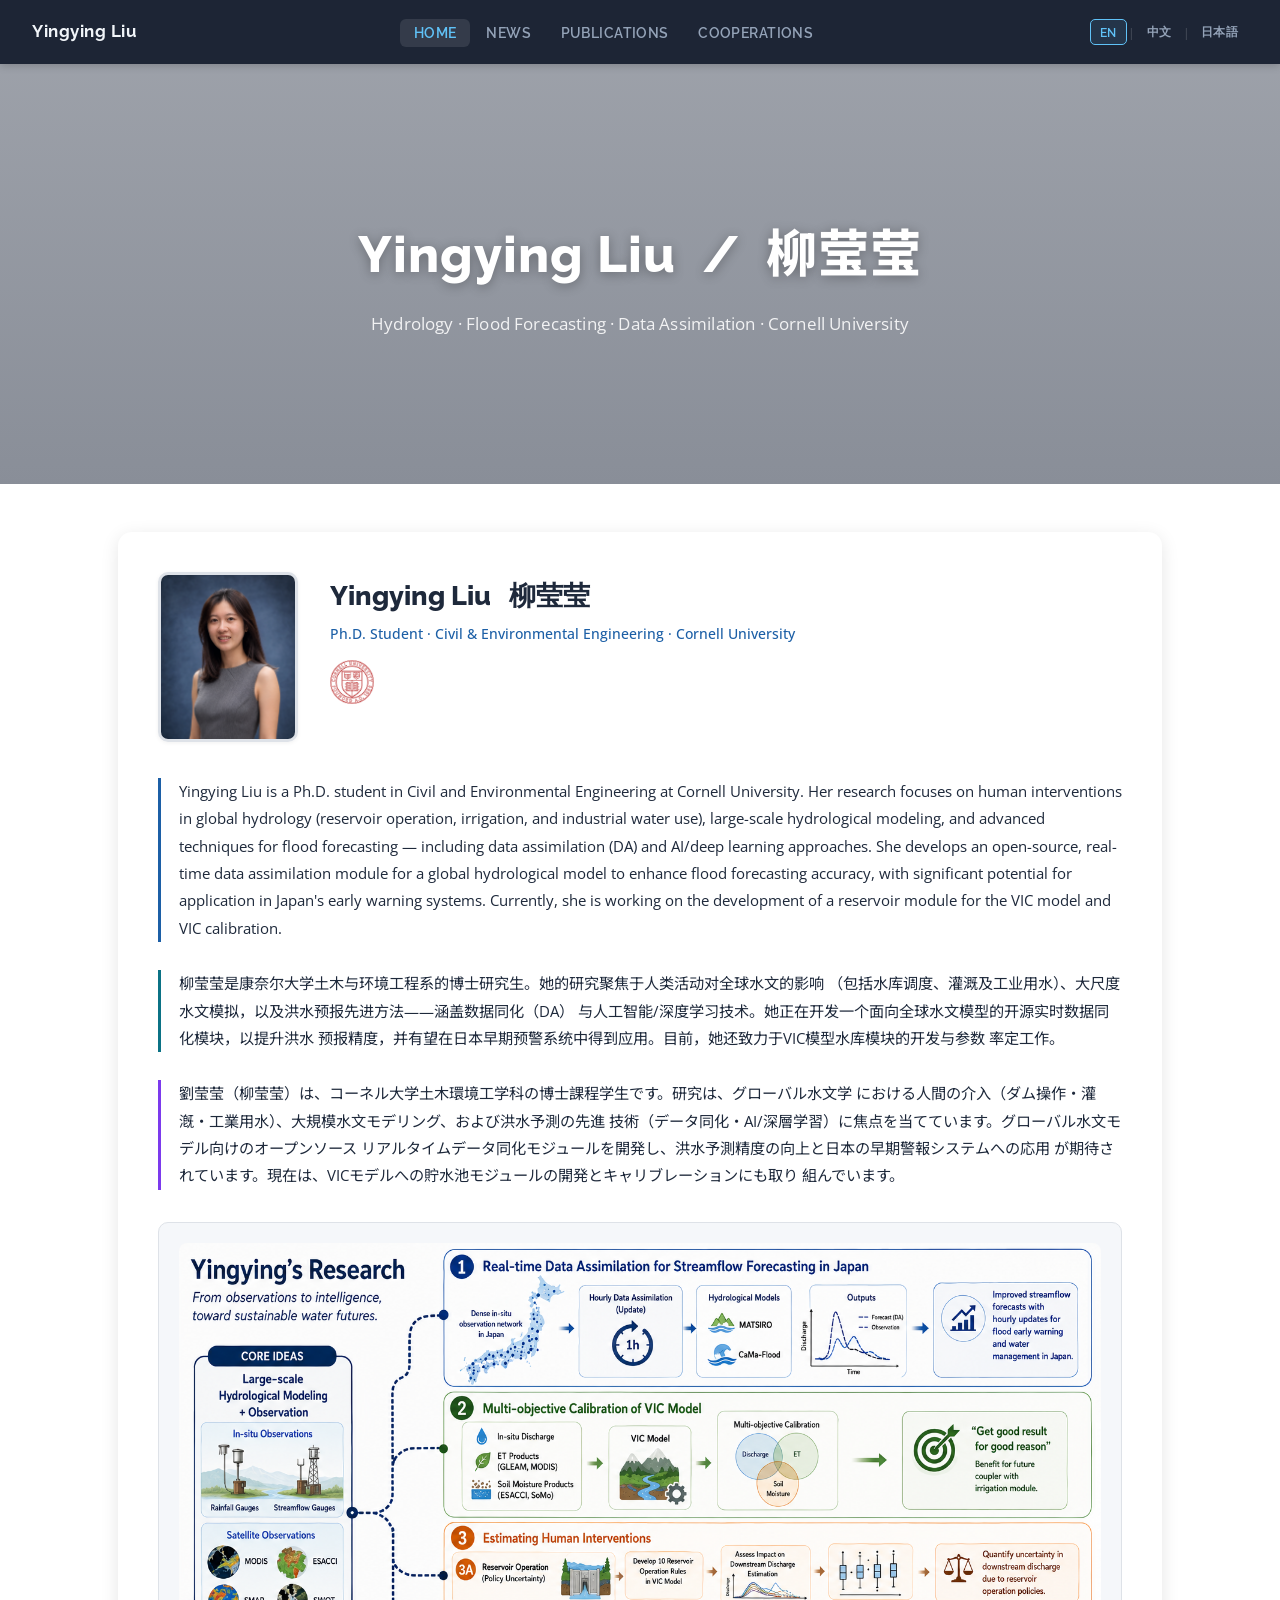
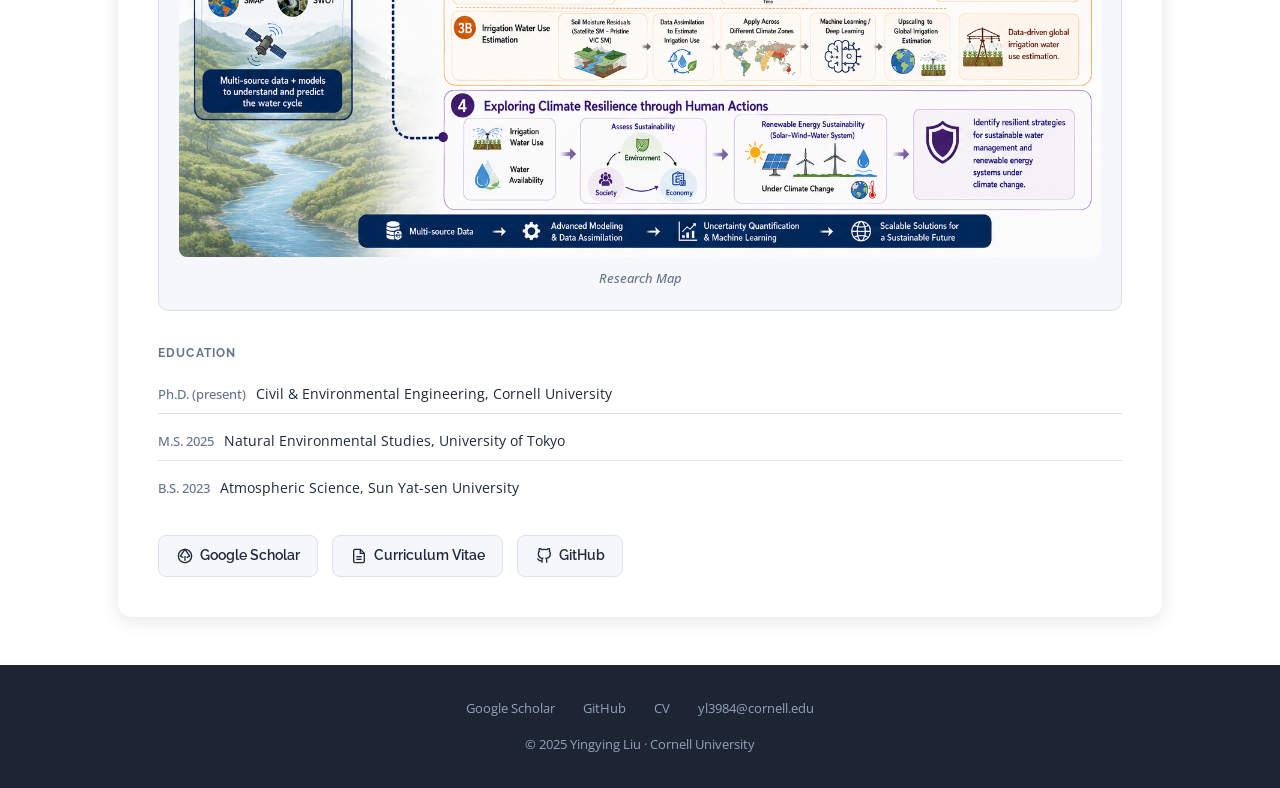
==== commit 25703179: "Phase 3 revisions: hero background, Cornell logo, original pub descriptions, paper screenshots - Her" ====
--- a/index.html
+++ b/index.html
@@ -55,6 +55,7 @@
             <div class="intro-affil lang-en">Ph.D. Student · Civil &amp; Environmental Engineering · Cornell University</div>
             <div class="intro-affil lang-zh">博士研究生 · 土木与环境工程系 · 康奈尔大学</div>
             <div class="intro-affil lang-ja">博士課程 · 土木環境工学 · コーネル大学</div>
+            <img class="cornell-logo" src="images/Cornell.png" alt="Cornell University" />
           </div>
         </div>
 
--- a/assets/css/home.css
+++ b/assets/css/home.css
@@ -7,8 +7,8 @@
   position: relative;
   height: 420px;
   background-image:
-    linear-gradient(135deg, rgba(29,37,53,0.82) 0%, rgba(28,95,166,0.74) 100%),
-    url('../images/utokyo3.JPG');
+    linear-gradient(rgba(20,30,50,0.42), rgba(20,30,50,0.50)),
+    url('../images/home_background.jpg.webp');
   background-size: cover;
   background-position: center;
   display: flex;
@@ -172,6 +172,15 @@
 }
 .profile-btn svg { width: 16px; height: 16px; flex-shrink: 0; }
 
+/* ── Cornell logo ───────────────────────────────────────── */
+.cornell-logo {
+  height: 44px;
+  width: auto;
+  margin-top: 0.6rem;
+  border-radius: 0;
+  display: block;
+}
+
 /* ── Responsive ─────────────────────────────────────────── */
 @media (max-width: 768px) {
   .hero { height: 300px; }
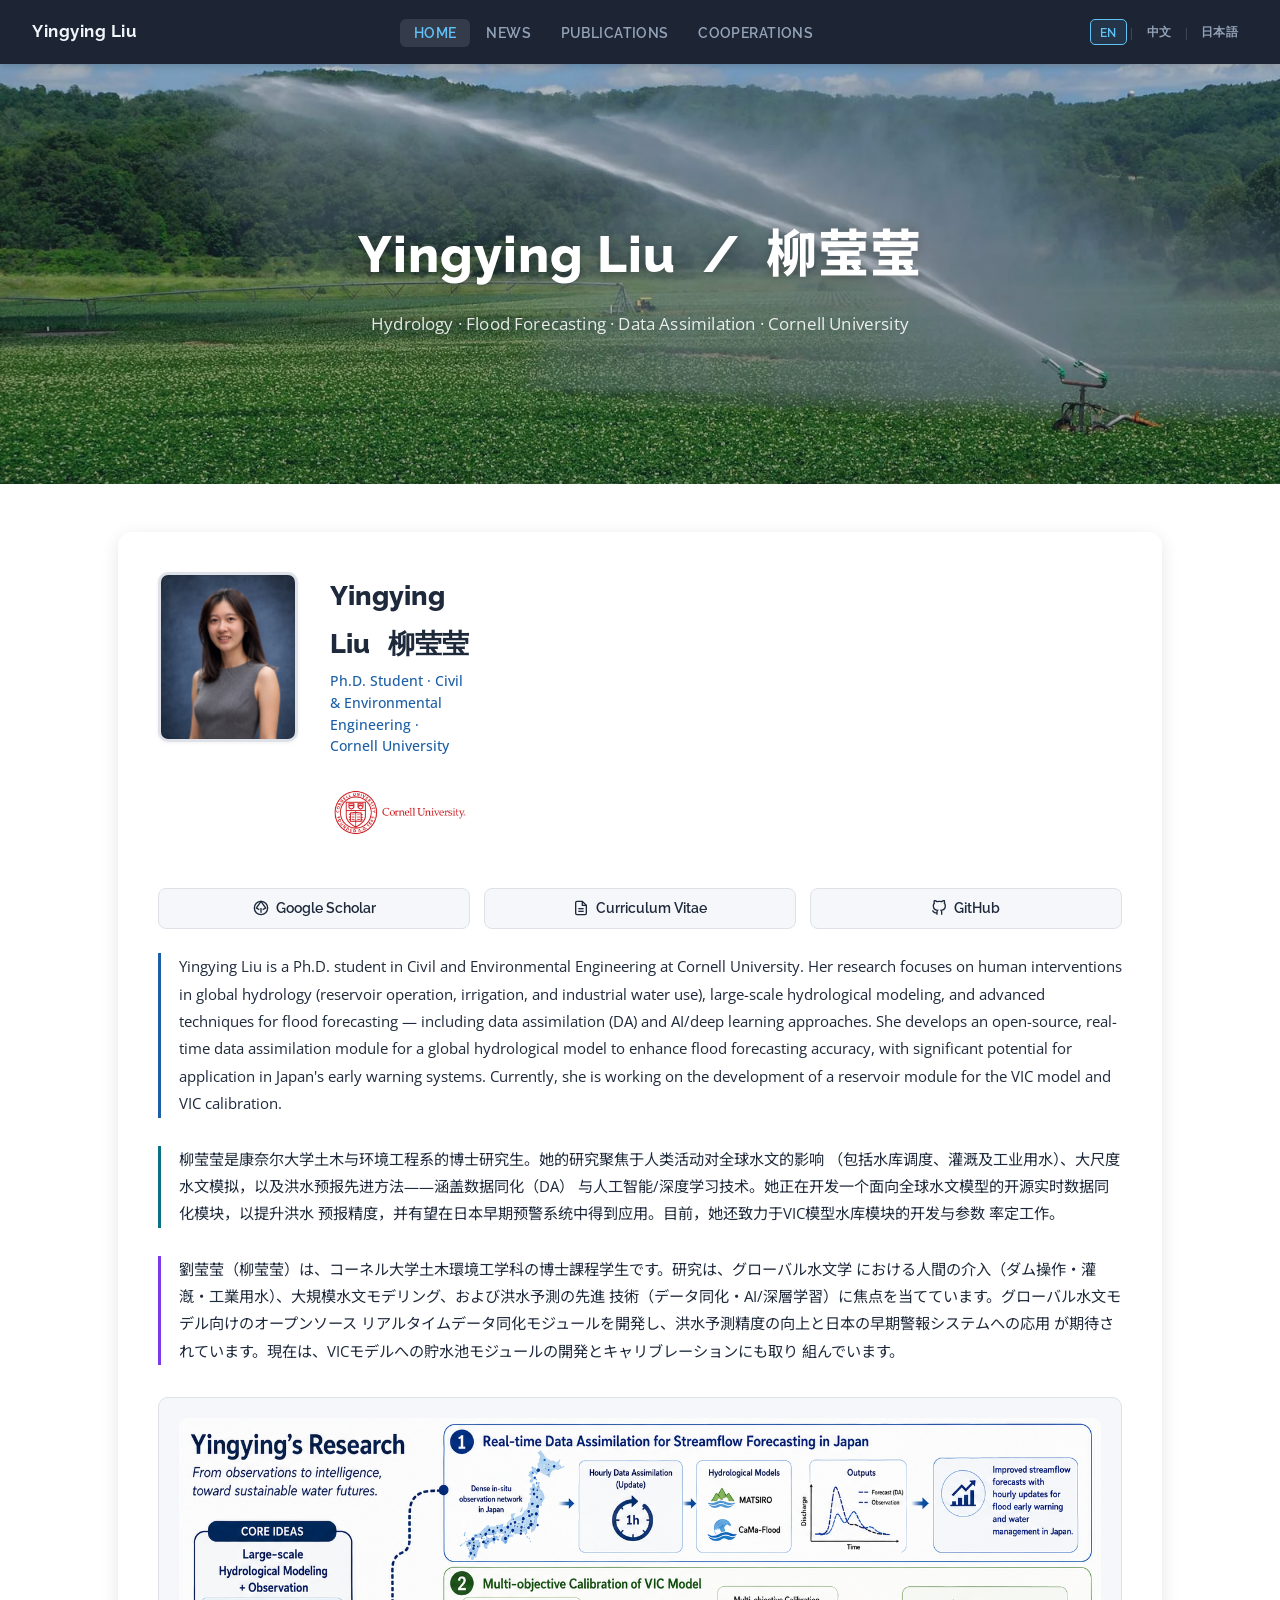
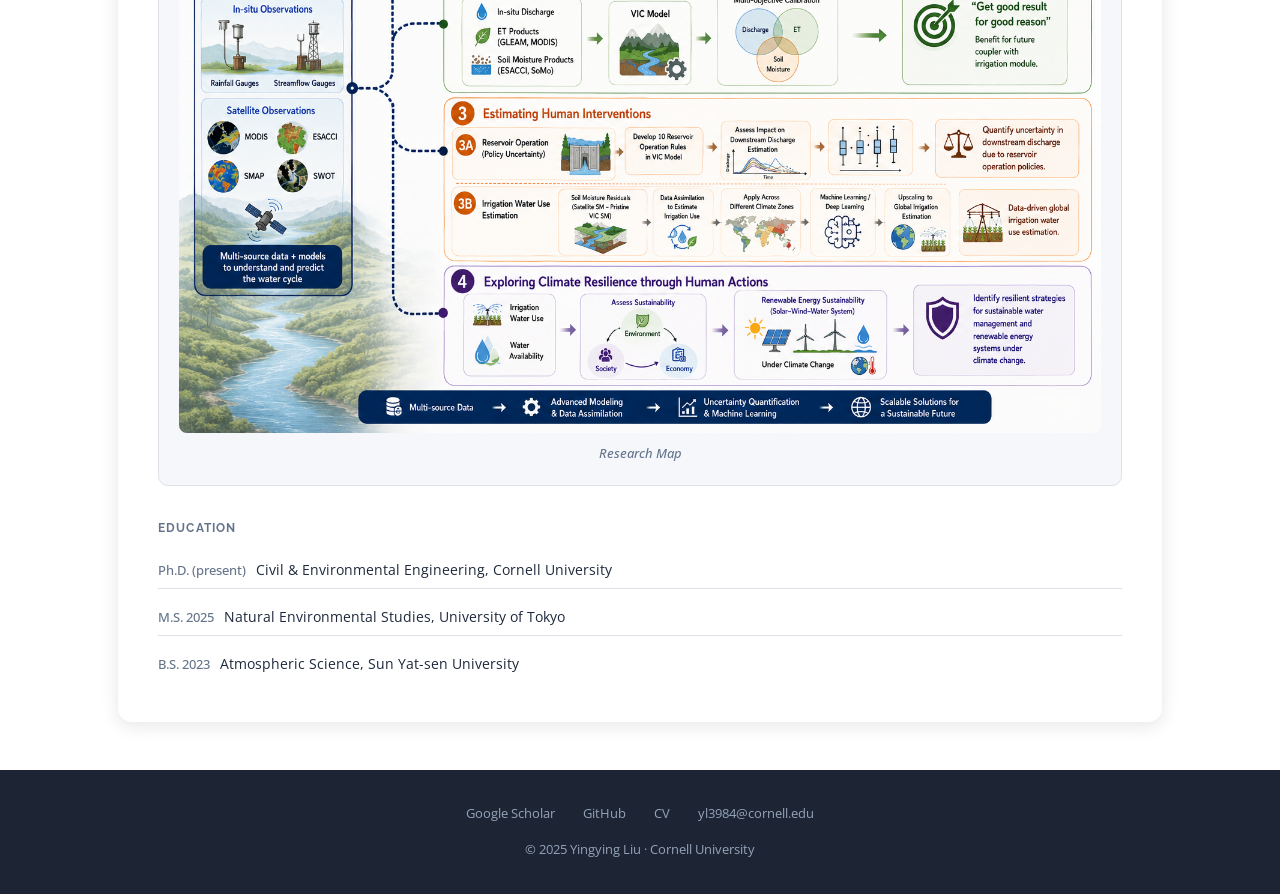
==== commit 8f8ea678: "Replace Cornell logo, match column widths, move profile buttons, fix Hua Yuan link - Swap Cornell.pn" ====
--- a/index.html
+++ b/index.html
@@ -55,8 +55,26 @@
             <div class="intro-affil lang-en">Ph.D. Student · Civil &amp; Environmental Engineering · Cornell University</div>
             <div class="intro-affil lang-zh">博士研究生 · 土木与环境工程系 · 康奈尔大学</div>
             <div class="intro-affil lang-ja">博士課程 · 土木環境工学 · コーネル大学</div>
-            <img class="cornell-logo" src="images/Cornell.png" alt="Cornell University" />
+            <img class="cornell-logo" src="images/Cornell.jpeg" alt="Cornell University" />
           </div>
+        </div>
+
+        <!-- Profile links -->
+        <div class="profile-links">
+          <a class="profile-btn" href="https://scholar.google.com/citations?user=myQ_Gn8AAAAJ&hl=en" target="_blank" rel="noopener">
+            <svg viewBox="0 0 24 24" fill="none" stroke="currentColor" stroke-width="2"><circle cx="12" cy="12" r="10"/><path d="M9.5 14.5L5 12l7-10 7 10-4.5 2.5"/><path d="M12 12v7"/></svg>
+            Google Scholar
+          </a>
+          <a class="profile-btn" href="images/CV.pdf" target="_blank" rel="noopener">
+            <svg viewBox="0 0 24 24" fill="none" stroke="currentColor" stroke-width="2"><path d="M14 2H6a2 2 0 0 0-2 2v16a2 2 0 0 0 2 2h12a2 2 0 0 0 2-2V8z"/><polyline points="14 2 14 8 20 8"/><line x1="16" y1="13" x2="8" y2="13"/><line x1="16" y1="17" x2="8" y2="17"/></svg>
+            <span class="lang-en">Curriculum Vitae</span>
+            <span class="lang-zh">个人简历</span>
+            <span class="lang-ja">履歴書（CV）</span>
+          </a>
+          <a class="profile-btn" href="https://github.com/yingyingtokyo" target="_blank" rel="noopener">
+            <svg viewBox="0 0 24 24" fill="none" stroke="currentColor" stroke-width="2"><path d="M9 19c-5 1.5-5-2.5-7-3m14 6v-3.87a3.37 3.37 0 0 0-.94-2.61c3.14-.35 6.44-1.54 6.44-7A5.44 5.44 0 0 0 20 4.77 5.07 5.07 0 0 0 19.91 1S18.73.65 16 2.48a13.38 13.38 0 0 0-7 0C6.27.65 5.09 1 5.09 1A5.07 5.07 0 0 0 5 4.77a5.44 5.44 0 0 0-1.5 3.78c0 5.42 3.3 6.61 6.44 7A3.37 3.37 0 0 0 9 18.13V22"/></svg>
+            GitHub
+          </a>
         </div>
 
         <!-- Tri-lingual introduction — always stacked EN → ZH → JP -->
@@ -150,24 +168,6 @@
           </ul>
         </div>
 
-        <!-- Profile links -->
-        <div class="profile-links">
-          <a class="profile-btn" href="https://scholar.google.com/citations?user=myQ_Gn8AAAAJ&hl=en" target="_blank" rel="noopener">
-            <svg viewBox="0 0 24 24" fill="none" stroke="currentColor" stroke-width="2"><circle cx="12" cy="12" r="10"/><path d="M9.5 14.5L5 12l7-10 7 10-4.5 2.5"/><path d="M12 12v7"/></svg>
-            Google Scholar
-          </a>
-          <a class="profile-btn" href="images/CV.pdf" target="_blank" rel="noopener">
-            <svg viewBox="0 0 24 24" fill="none" stroke="currentColor" stroke-width="2"><path d="M14 2H6a2 2 0 0 0-2 2v16a2 2 0 0 0 2 2h12a2 2 0 0 0 2-2V8z"/><polyline points="14 2 14 8 20 8"/><line x1="16" y1="13" x2="8" y2="13"/><line x1="16" y1="17" x2="8" y2="17"/></svg>
-            <span class="lang-en">Curriculum Vitae</span>
-            <span class="lang-zh">个人简历</span>
-            <span class="lang-ja">履歴書（CV）</span>
-          </a>
-          <a class="profile-btn" href="https://github.com/yingyingtokyo" target="_blank" rel="noopener">
-            <svg viewBox="0 0 24 24" fill="none" stroke="currentColor" stroke-width="2"><path d="M9 19c-5 1.5-5-2.5-7-3m14 6v-3.87a3.37 3.37 0 0 0-.94-2.61c3.14-.35 6.44-1.54 6.44-7A5.44 5.44 0 0 0 20 4.77 5.07 5.07 0 0 0 19.91 1S18.73.65 16 2.48a13.38 13.38 0 0 0-7 0C6.27.65 5.09 1 5.09 1A5.07 5.07 0 0 0 5 4.77a5.44 5.44 0 0 0-1.5 3.78c0 5.42 3.3 6.61 6.44 7A3.37 3.37 0 0 0 9 18.13V22"/></svg>
-            GitHub
-          </a>
-        </div>
-
       </div>
     </section>
   </div>
--- a/assets/css/home.css
+++ b/assets/css/home.css
@@ -7,8 +7,8 @@
   position: relative;
   height: 420px;
   background-image:
-    linear-gradient(rgba(20,30,50,0.42), rgba(20,30,50,0.50)),
-    url('../images/home_background.jpg.webp');
+    linear-gradient(rgba(20,30,50,0.22), rgba(20,30,50,0.38)),
+    url('../../images/home_background.jpg.webp');
   background-size: cover;
   background-position: center;
   display: flex;
@@ -59,7 +59,7 @@
   box-shadow: var(--shadow-sm);
 }
 
-.intro-text { flex: 1; }
+.intro-text { flex: 0 0 140px; }
 .intro-name {
   font-size: 1.7rem;
   font-weight: 800;
@@ -144,12 +144,13 @@
 .profile-links {
   display: flex;
   gap: 0.85rem;
-  margin-top: 1.75rem;
-  flex-wrap: wrap;
+  margin: 1.5rem 0;
 }
 .profile-btn {
+  flex: 1;
   display: inline-flex;
   align-items: center;
+  justify-content: center;
   gap: 0.45rem;
   background: var(--bg-panel);
   border: 1.5px solid var(--border);
@@ -174,8 +175,8 @@
 
 /* ── Cornell logo ───────────────────────────────────────── */
 .cornell-logo {
-  height: 44px;
-  width: auto;
+  width: 100%;
+  height: auto;
   margin-top: 0.6rem;
   border-radius: 0;
   display: block;
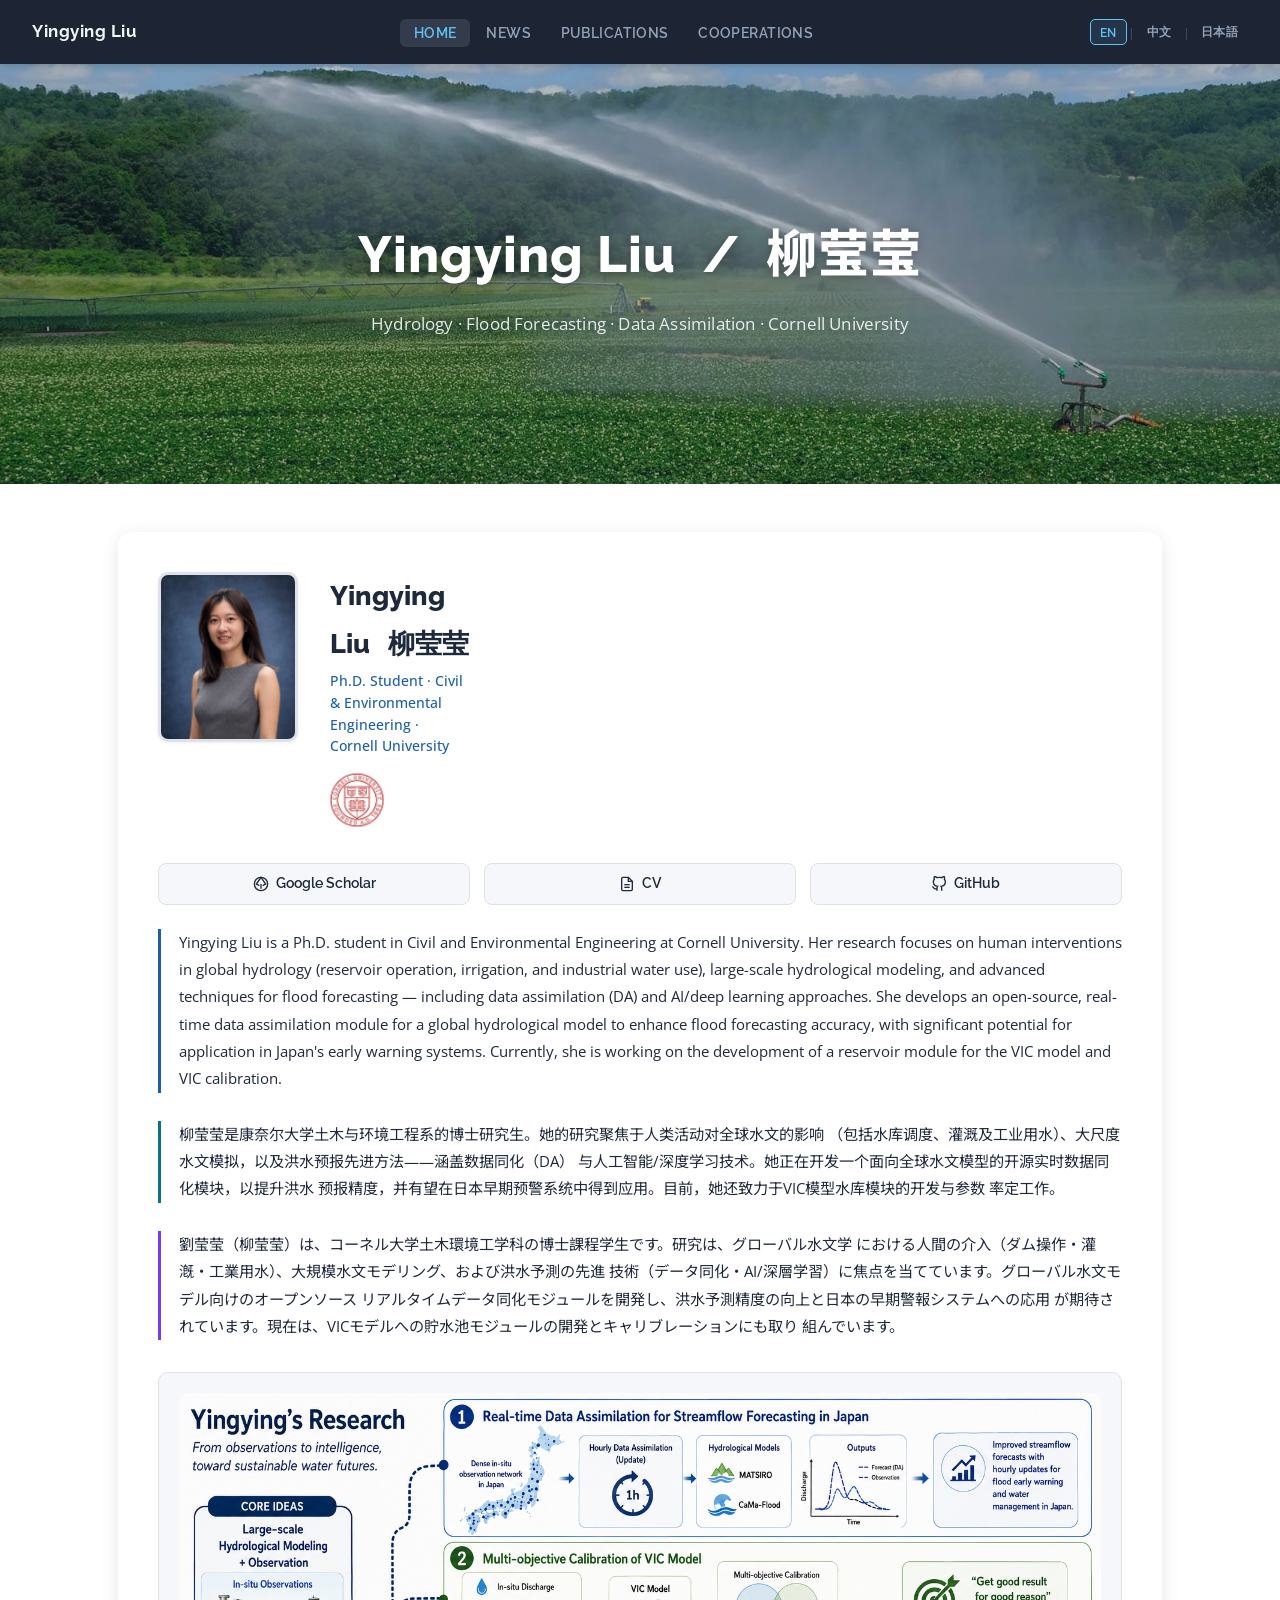
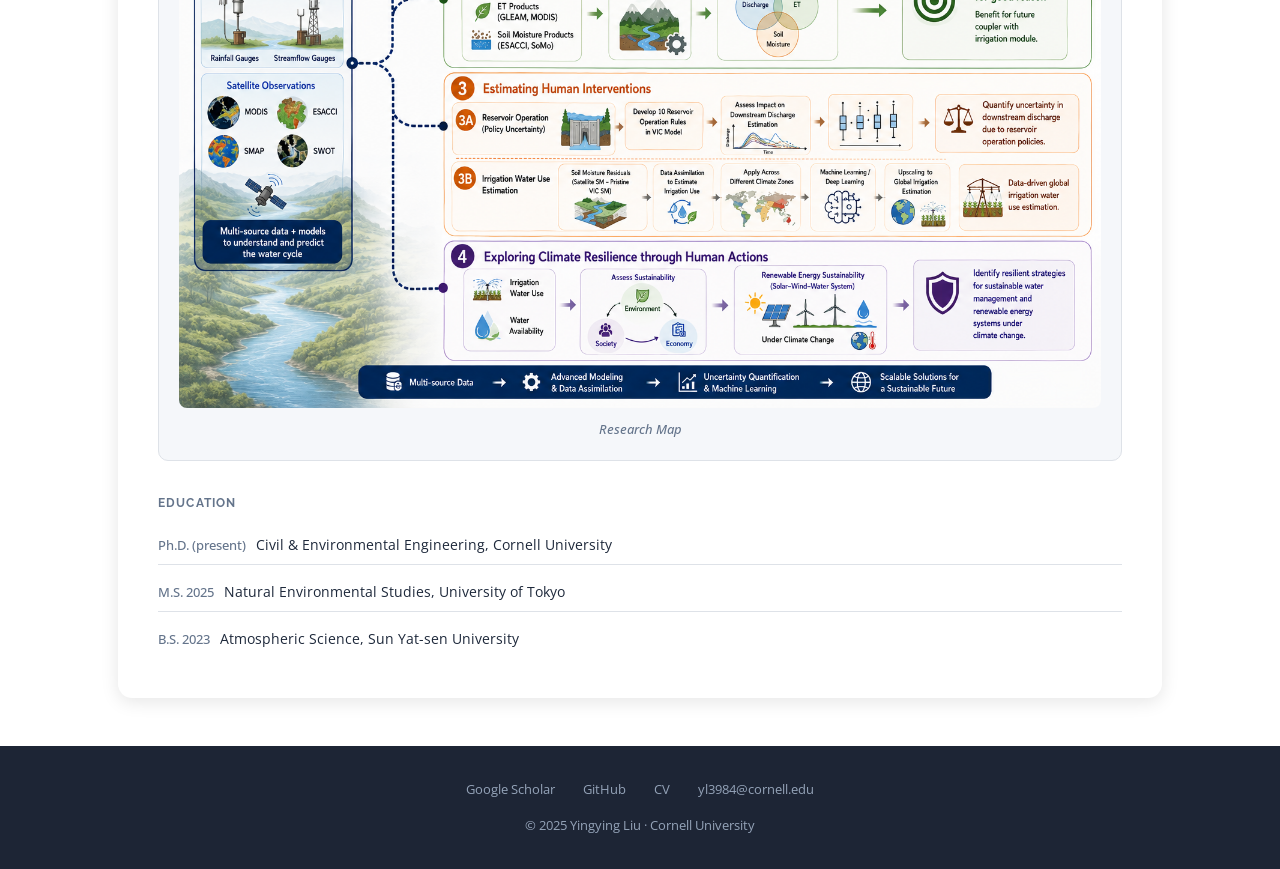
==== commit cde20211: "Revert Cornell logo to seal (Cornell.png), resize to 54px, shorten CV button label - Cornell logo: b" ====
--- a/index.html
+++ b/index.html
@@ -55,7 +55,7 @@
             <div class="intro-affil lang-en">Ph.D. Student · Civil &amp; Environmental Engineering · Cornell University</div>
             <div class="intro-affil lang-zh">博士研究生 · 土木与环境工程系 · 康奈尔大学</div>
             <div class="intro-affil lang-ja">博士課程 · 土木環境工学 · コーネル大学</div>
-            <img class="cornell-logo" src="images/Cornell.jpeg" alt="Cornell University" />
+            <img class="cornell-logo" src="images/Cornell.png" alt="Cornell University" />
           </div>
         </div>
 
@@ -67,9 +67,7 @@
           </a>
           <a class="profile-btn" href="images/CV.pdf" target="_blank" rel="noopener">
             <svg viewBox="0 0 24 24" fill="none" stroke="currentColor" stroke-width="2"><path d="M14 2H6a2 2 0 0 0-2 2v16a2 2 0 0 0 2 2h12a2 2 0 0 0 2-2V8z"/><polyline points="14 2 14 8 20 8"/><line x1="16" y1="13" x2="8" y2="13"/><line x1="16" y1="17" x2="8" y2="17"/></svg>
-            <span class="lang-en">Curriculum Vitae</span>
-            <span class="lang-zh">个人简历</span>
-            <span class="lang-ja">履歴書（CV）</span>
+            CV
           </a>
           <a class="profile-btn" href="https://github.com/yingyingtokyo" target="_blank" rel="noopener">
             <svg viewBox="0 0 24 24" fill="none" stroke="currentColor" stroke-width="2"><path d="M9 19c-5 1.5-5-2.5-7-3m14 6v-3.87a3.37 3.37 0 0 0-.94-2.61c3.14-.35 6.44-1.54 6.44-7A5.44 5.44 0 0 0 20 4.77 5.07 5.07 0 0 0 19.91 1S18.73.65 16 2.48a13.38 13.38 0 0 0-7 0C6.27.65 5.09 1 5.09 1A5.07 5.07 0 0 0 5 4.77a5.44 5.44 0 0 0-1.5 3.78c0 5.42 3.3 6.61 6.44 7A3.37 3.37 0 0 0 9 18.13V22"/></svg>
--- a/assets/css/home.css
+++ b/assets/css/home.css
@@ -175,9 +175,9 @@
 
 /* ── Cornell logo ───────────────────────────────────────── */
 .cornell-logo {
-  width: 100%;
-  height: auto;
-  margin-top: 0.6rem;
+  height: 54px;
+  width: auto;
+  margin-top: 0.75rem;
   border-radius: 0;
   display: block;
 }
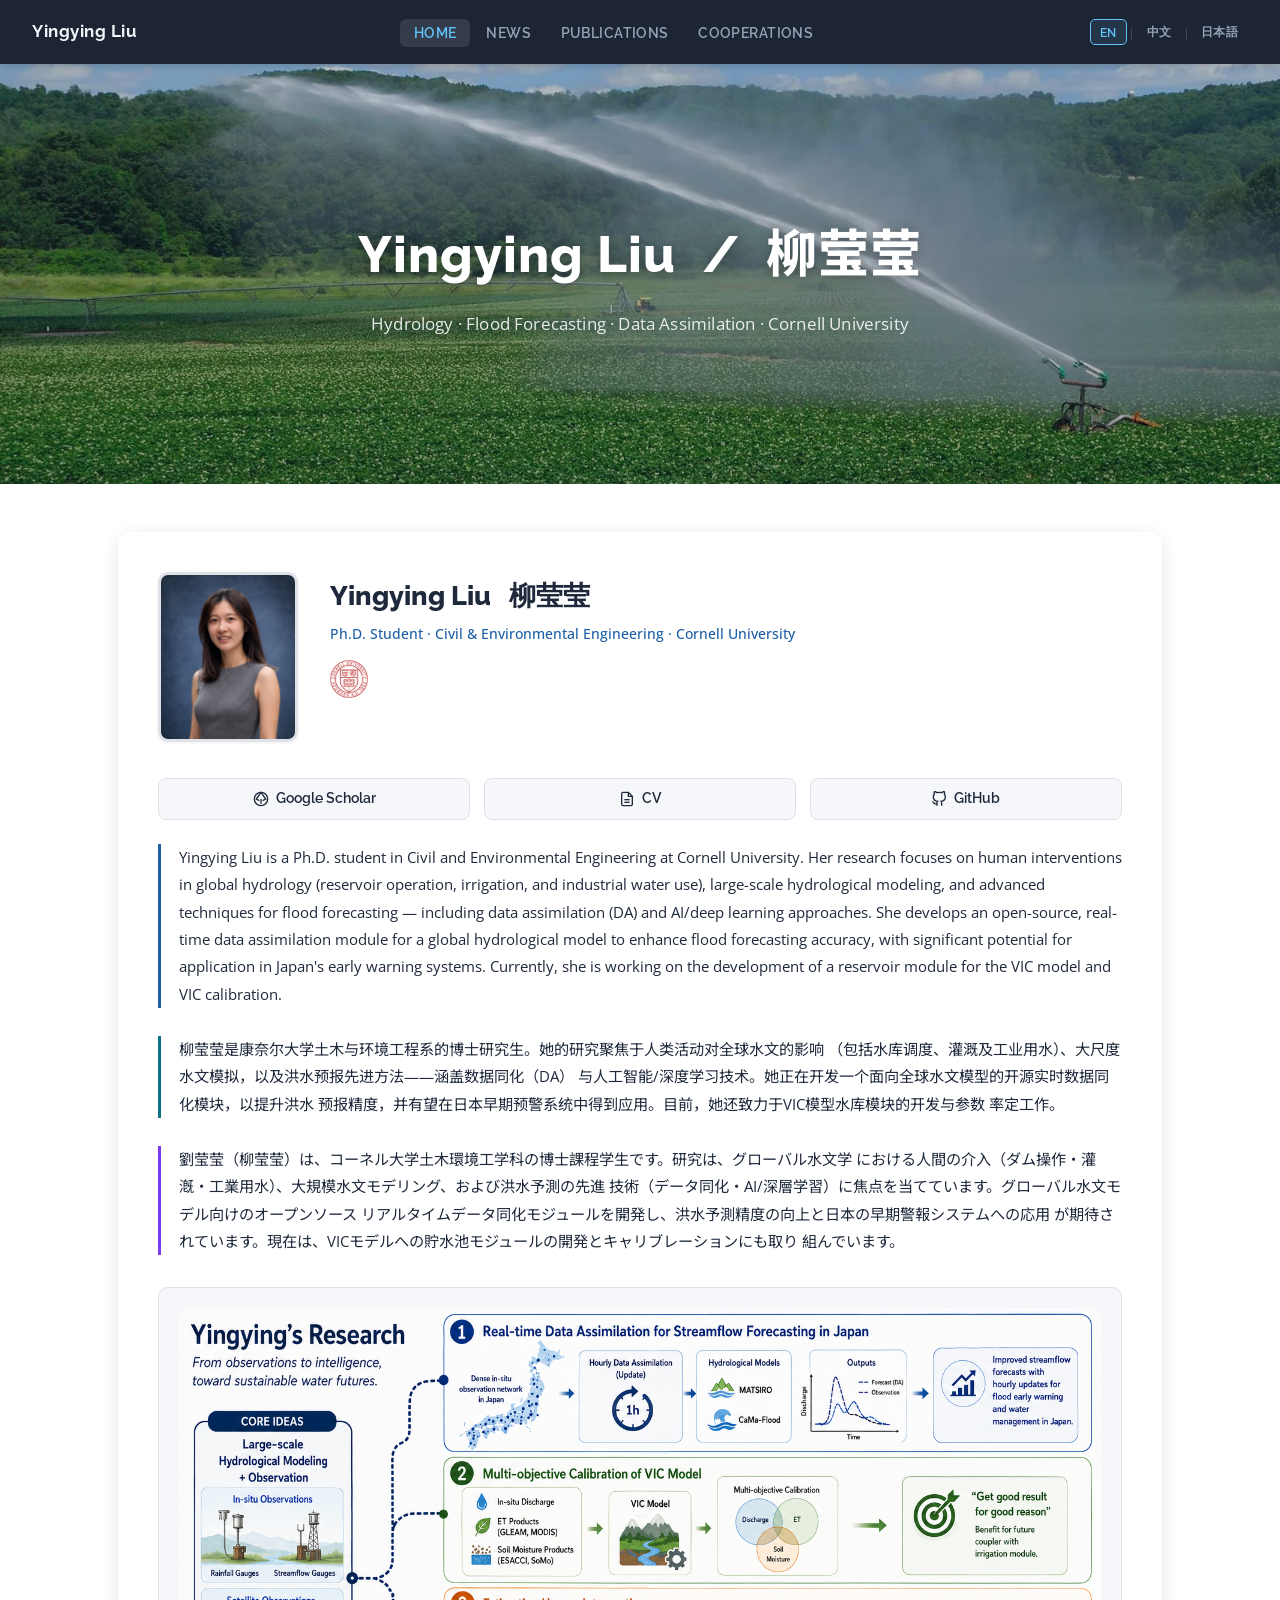
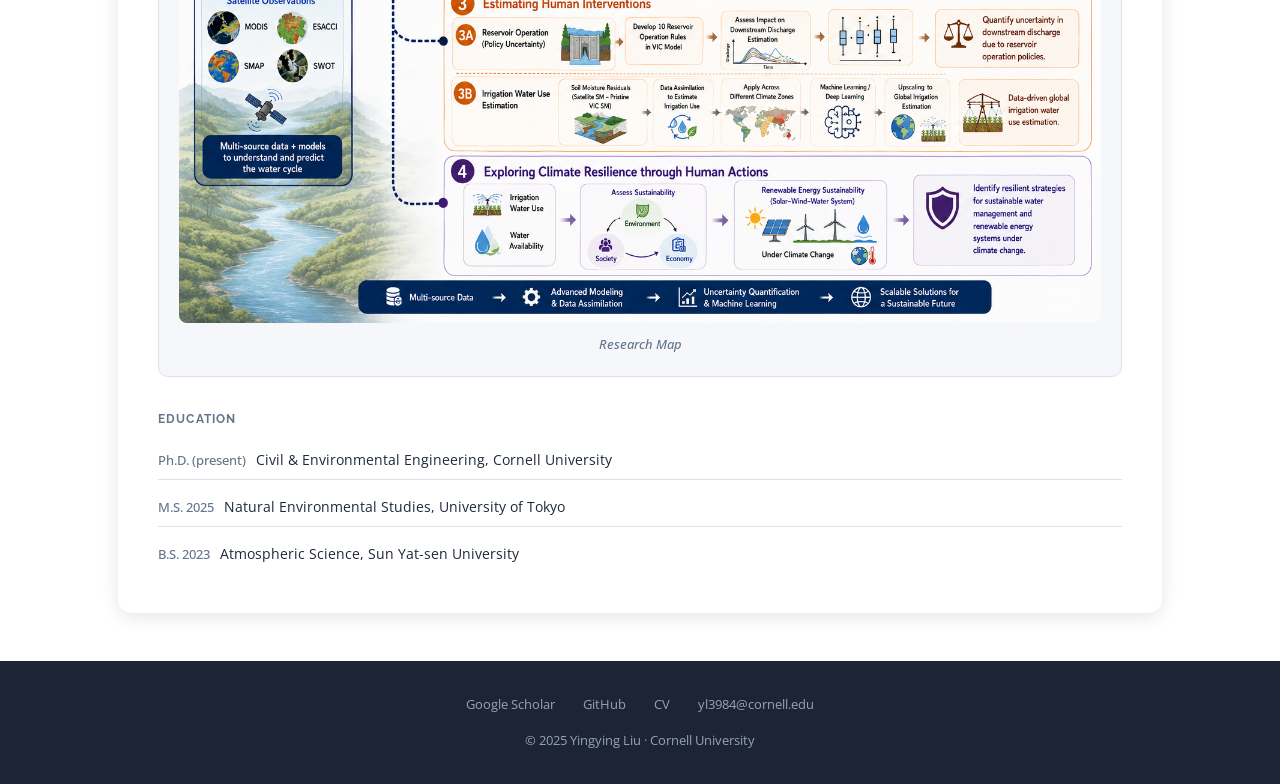
==== commit ecff99d1: "Mobile: put Cornell logo inline beside affiliation text Wrap affiliation divs + logo in .affil-row; " ====
--- a/index.html
+++ b/index.html
@@ -52,10 +52,12 @@
           <img class="self-photo" src="images/self_photo.PNG" alt="Yingying Liu" />
           <div class="intro-text">
             <div class="intro-name">Yingying Liu &nbsp; 柳莹莹</div>
-            <div class="intro-affil lang-en">Ph.D. Student · Civil &amp; Environmental Engineering · Cornell University</div>
-            <div class="intro-affil lang-zh">博士研究生 · 土木与环境工程系 · 康奈尔大学</div>
-            <div class="intro-affil lang-ja">博士課程 · 土木環境工学 · コーネル大学</div>
-            <img class="cornell-logo" src="images/Cornell.png" alt="Cornell University" />
+            <div class="affil-row">
+              <div class="intro-affil lang-en">Ph.D. Student · Civil &amp; Environmental Engineering · Cornell University</div>
+              <div class="intro-affil lang-zh">博士研究生 · 土木与环境工程系 · 康奈尔大学</div>
+              <div class="intro-affil lang-ja">博士課程 · 土木環境工学 · コーネル大学</div>
+              <img class="cornell-logo" src="images/Cornell.png" alt="Cornell University" />
+            </div>
           </div>
         </div>
 
--- a/assets/css/home.css
+++ b/assets/css/home.css
@@ -59,7 +59,7 @@
   box-shadow: var(--shadow-sm);
 }
 
-.intro-text { flex: 0 0 140px; }
+.intro-text { flex: 1; min-width: 0; }
 .intro-name {
   font-size: 1.7rem;
   font-weight: 800;
@@ -175,9 +175,9 @@
 
 /* ── Cornell logo ───────────────────────────────────────── */
 .cornell-logo {
-  height: 54px;
+  height: 38px;
   width: auto;
-  margin-top: 0.75rem;
+  margin-top: 0.6rem;
   border-radius: 0;
   display: block;
 }
@@ -190,6 +190,17 @@
   .intro-card { padding: 1.5rem; }
   .self-photo { width: 120px; height: 150px; }
   .intro-name { font-size: 1.4rem; }
+
+  /* Affil text + Cornell logo side by side on mobile */
+  .affil-row {
+    display: flex;
+    flex-direction: row;
+    align-items: center;
+    justify-content: center;
+    gap: 0.55rem;
+  }
+  .affil-row .intro-affil { margin-bottom: 0; }
+  .cornell-logo { height: 28px; margin-top: 0; }
 }
 @media (max-width: 480px) {
   .intro-card { padding: 1.25rem; }
